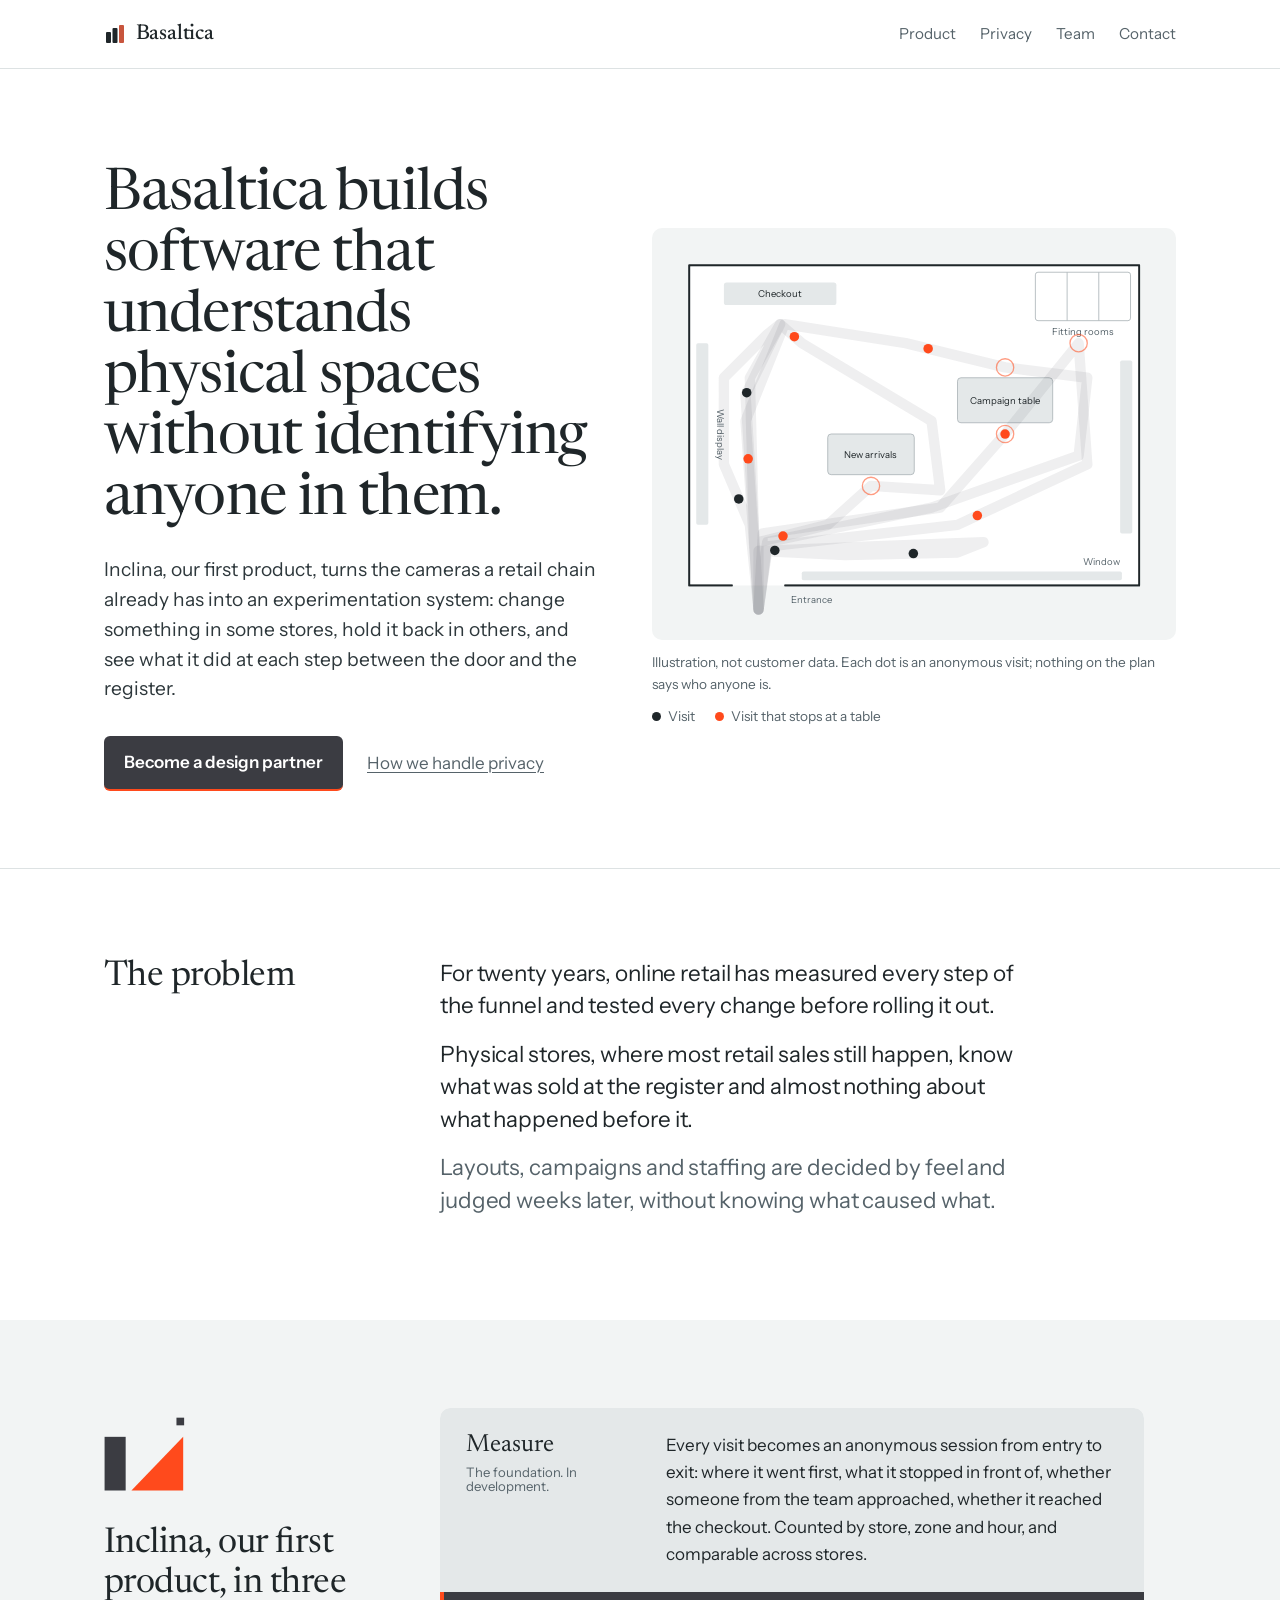
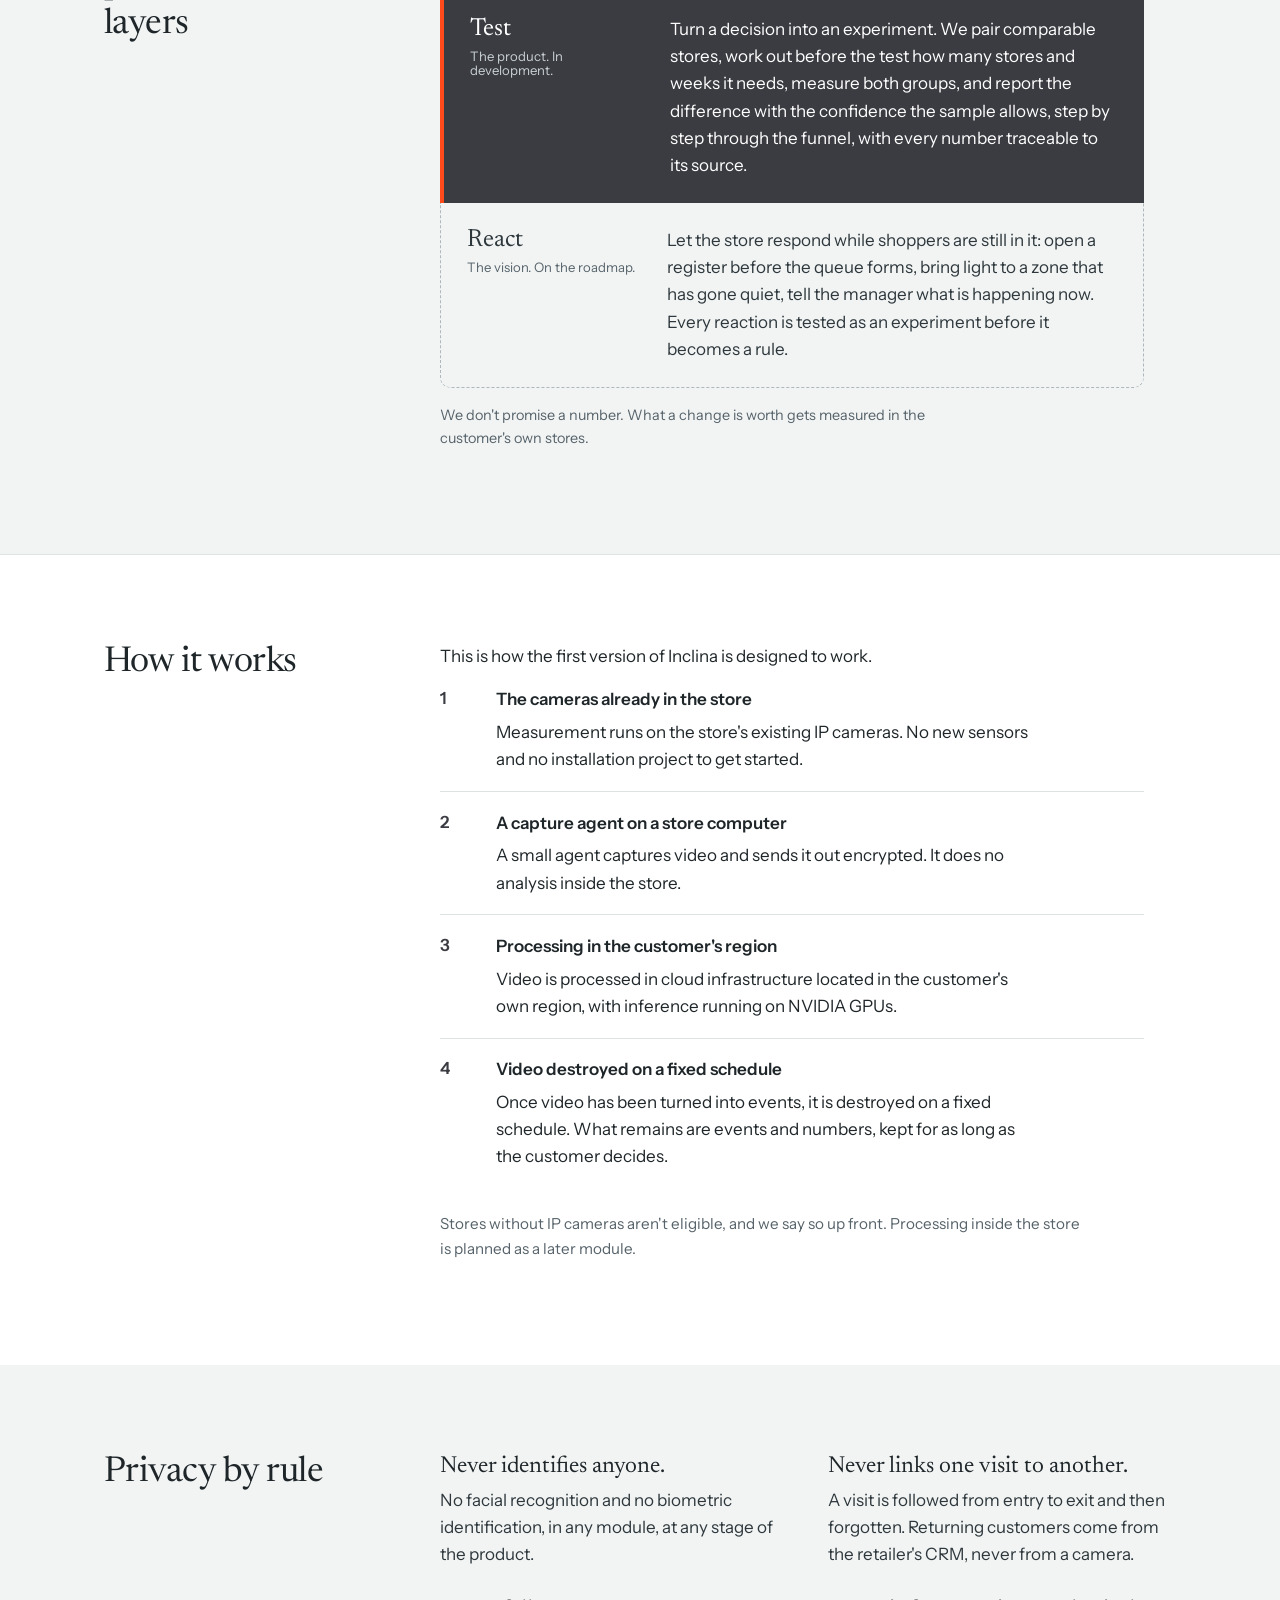
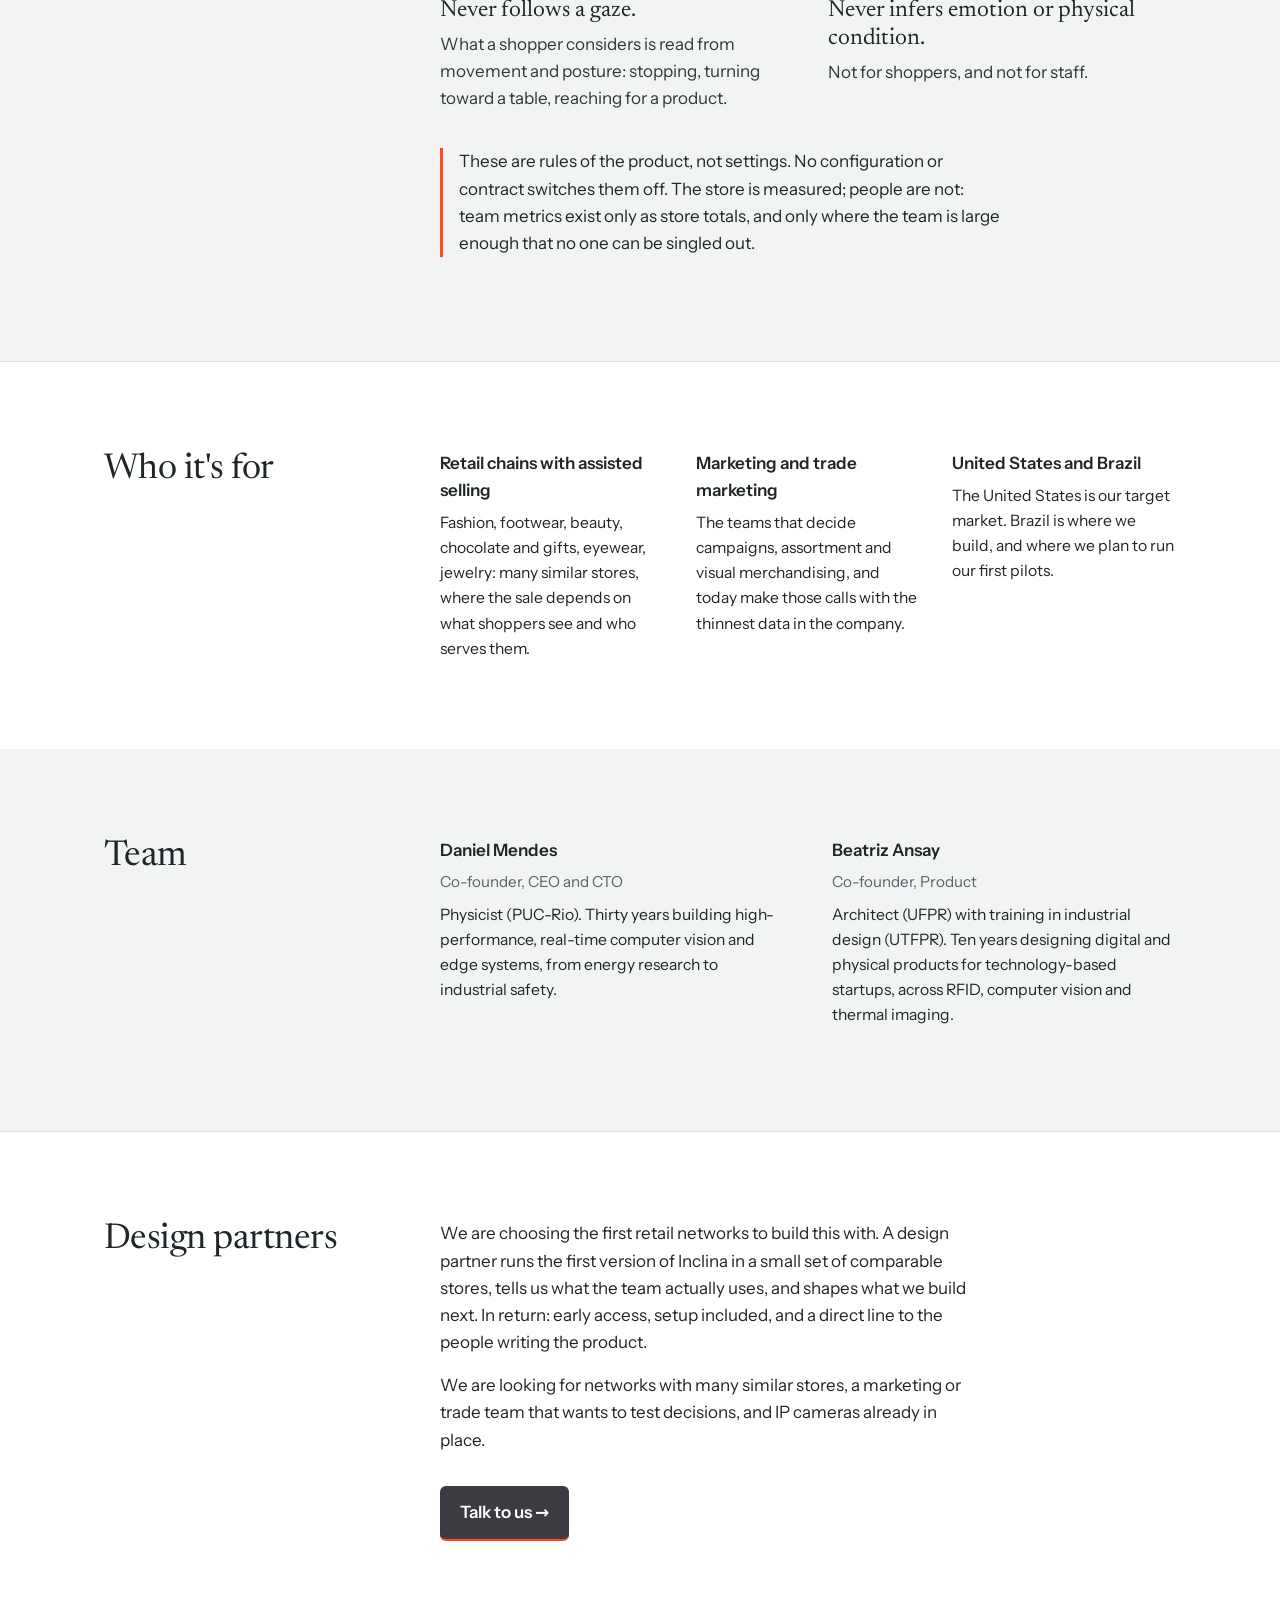
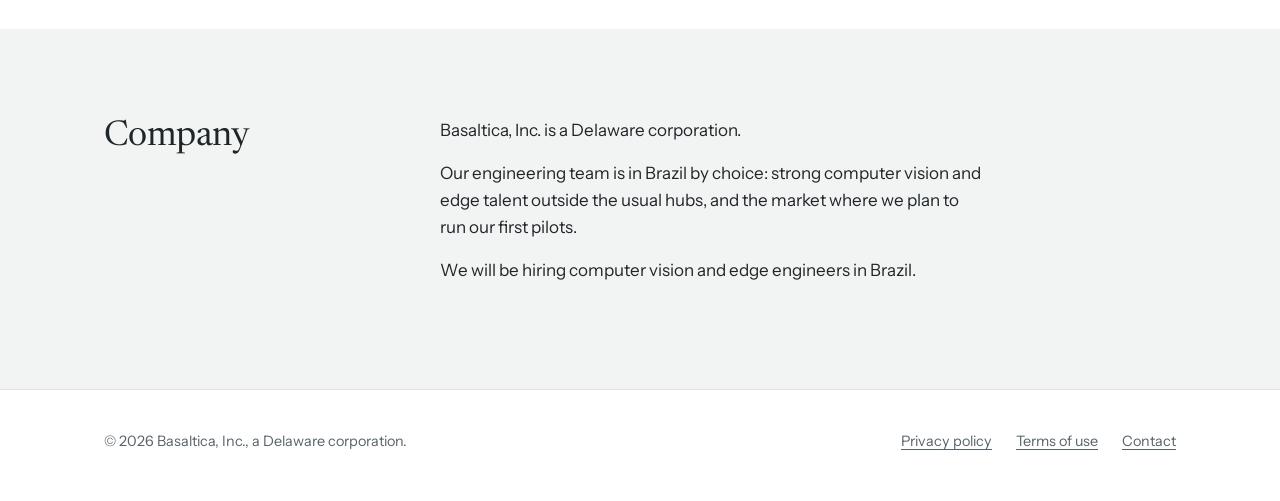
==== index.html @ 6ba5cd8c "Basaltica site v3" ====
<!doctype html>
<html lang="en">
<head>
<meta charset="utf-8">
<meta name="viewport" content="width=device-width, initial-scale=1">
<title>Basaltica — software that understands physical spaces without identifying anyone</title>
<meta name="description" content="Basaltica builds computer vision for the physical world. Inclina, our first product, lets retail networks measure the in-store funnel on the cameras they already have, and test decisions with the discipline of e-commerce. No facial recognition, no identification.">
<link rel="canonical" href="https://basaltica.ai/">
<meta property="og:type" content="website">
<meta property="og:url" content="https://basaltica.ai/">
<meta property="og:site_name" content="Basaltica">
<meta property="og:title" content="Basaltica — software that understands physical spaces without identifying anyone">
<meta property="og:description" content="Experimentation for physical retail networks, on the cameras stores already have.">
<meta property="og:image" content="https://basaltica.ai/og-image.png">
<meta property="og:image:width" content="1200">
<meta property="og:image:height" content="630">
<meta name="twitter:card" content="summary_large_image">
<meta name="twitter:title" content="Basaltica">
<meta name="twitter:description" content="Experimentation for physical retail networks, on the cameras stores already have.">
<meta name="twitter:image" content="https://basaltica.ai/og-image.png">
<link rel="icon" href="/favicon.svg" type="image/svg+xml">
<link rel="icon" href="/favicon-32.png" sizes="32x32" type="image/png">
<link rel="alternate icon" href="/favicon.ico">
<link rel="apple-touch-icon" href="/apple-touch-icon.png">
<meta name="theme-color" content="#111214">
<link rel="preload" href="assets/fonts/newsreader.woff2" as="font" type="font/woff2" crossorigin>
<link rel="stylesheet" href="assets/site.css">
</head>
<body>
<a class="skip" href="#main">Skip to content</a>
<header class="site-header">
  <div class="wrap">
    <a class="brand" href="index.html" aria-label="Basaltica home"><svg viewBox="0 0 22 22" aria-hidden="true" focusable="false"><rect x="2" y="9" width="5" height="11" rx="1" fill="#1F2629"/><rect x="8.5" y="5" width="5" height="15" rx="1" fill="#1F2629"/><rect x="15" y="2" width="5" height="18" rx="1" fill="#C8553D"/></svg><span>Basaltica</span></a>
    <nav class="nav" aria-label="Main"><a href="index.html#product">Product</a><a href="index.html#privacy">Privacy</a><a href="index.html#team">Team</a><a href="mailto:hello@basaltica.ai">Contact</a></nav>
  </div>
</header>
<main id="main">

<section class="hero">
  <div class="wrap">
    <div>
      <h1>Basaltica builds software that understands physical spaces without identifying anyone in them.</h1>
      <p class="lede">Inclina, our first product, turns the cameras a retail chain already has into an experimentation system: change something in some stores, hold it back in others, and see what it did at each step between the door and the register.</p>
      <div class="actions">
        <a class="button" href="mailto:hello@basaltica.ai?subject=Design%20partnership">Become a design partner</a>
        <a class="textlink" href="#privacy">How we handle privacy</a>
      </div>
    </div>
    <figure class="plan">
      <div class="plan-frame"><svg id="floorplan" viewBox="0 0 560 430" role="img" aria-labelledby="fp-title fp-desc" xmlns="http://www.w3.org/2000/svg">
<title id="fp-title">Illustrated store floor plan</title>
<desc id="fp-desc">A store seen from above: entrance, window, two display tables, wall displays, fitting rooms and checkout. Anonymous dots move through it along common paths; some stop at a table.</desc>
<defs><path id="pA" d="M100 418 L100 340 L180 320 L230 275 L310 280 L300 200 L150 110 L125 88 L90 150 L95 340 L100 418"/><path id="pB" d="M100 418 L100 350 L200 355 L330 352 L360 340 L230 345 L110 350 L100 418"/><path id="pC" d="M100 418 L105 330 L310 300 L385 215 L470 110 L480 250 L330 320 L110 345 L100 418"/><path id="pD" d="M100 418 L90 320 L60 250 L60 150 L110 100 L125 88 L85 170 L95 330 L100 418"/><path id="pE" d="M100 418 L110 340 L300 300 L470 240 L480 150 L385 138 L270 110 L130 88 L85 200 L100 418"/></defs>
<g font-family="Instrument Sans, system-ui, sans-serif" font-size="11" fill="#56636A">
<path d="M70 390 H20 V20 H540 V390 H130" fill="#FFFFFF" stroke="#1F2629" stroke-width="2"/>
<rect x="21" y="21" width="518" height="368" fill="#FFFFFF"/>
<path d="M70 390 H20 V20 H540 V390 H130" fill="none" stroke="#1F2629" stroke-width="2" stroke-linejoin="round"/>
<rect x="150" y="374" width="370" height="10" rx="2" fill="#E4E8E9"/>
<text x="518" y="366" text-anchor="end">Window</text>
<text x="138" y="410">Entrance</text>
<rect x="60" y="40" width="130" height="26" rx="3" fill="#E4E8E9"/>
<text x="125" y="57" text-anchor="middle" fill="#1F2629">Checkout</text>
<rect x="420" y="28" width="110" height="56" rx="3" fill="none" stroke="#AEB7BA"/>
<path d="M456.7 28 V84 M493.3 28 V84" stroke="#AEB7BA"/>
<text x="475" y="100" text-anchor="middle">Fitting rooms</text>
<rect x="28" y="110" width="14" height="210" rx="2" fill="#E4E8E9"/>
<rect x="518" y="130" width="14" height="200" rx="2" fill="#E4E8E9"/>
<text transform="translate(52 215) rotate(90)" text-anchor="middle">Wall display</text>
<rect x="180" y="215" width="100" height="47" rx="4" fill="#E4E8E9" stroke="#AEB7BA"/>
<text x="230" y="243" text-anchor="middle" fill="#1F2629">New arrivals</text>
<rect x="330" y="150" width="110" height="52" rx="4" fill="#E4E8E9" stroke="#AEB7BA"/>
<text x="385" y="180" text-anchor="middle" fill="#1F2629">Campaign table</text>
</g>
<g fill="none" stroke="#1F2629" stroke-opacity=".07" stroke-width="12" stroke-linecap="round" stroke-linejoin="round"><use href="#pA"/><use href="#pB"/><use href="#pC"/><use href="#pD"/><use href="#pE"/></g>
<g fill="none" stroke="#FF4A1C" stroke-width="1.5" stroke-opacity=".55"><circle cx="230" cy="275" r="10"/><circle cx="385" cy="215" r="10"/><circle cx="385" cy="138" r="10"/><circle cx="470" cy="110" r="10"/></g>
<g><circle r="5.5" fill="#FF4A1C"><animateMotion dur="19s" begin="0s" repeatCount="indefinite" calcMode="linear" keyPoints="0.000;0.243;0.243;0.637;0.637;1.000" keyTimes="0.000;0.175;0.315;0.599;0.739;1.000"><mpath href="#pA"/></animateMotion></circle><circle r="5.5" fill="#FF4A1C"><animateMotion dur="19s" begin="-9.5s" repeatCount="indefinite" calcMode="linear" keyPoints="0.000;0.243;0.243;0.637;0.637;1.000" keyTimes="0.000;0.175;0.315;0.599;0.739;1.000"><mpath href="#pA"/></animateMotion></circle><circle r="5.5" fill="#1F2629"><animateMotion dur="12s" begin="-3s" repeatCount="indefinite" calcMode="linear" keyPoints="0.000;1.000" keyTimes="0.000;1.000"><mpath href="#pB"/></animateMotion></circle><circle r="5.5" fill="#1F2629"><animateMotion dur="12s" begin="-9s" repeatCount="indefinite" calcMode="linear" keyPoints="0.000;1.000" keyTimes="0.000;1.000"><mpath href="#pB"/></animateMotion></circle><circle r="5.5" fill="#FF4A1C"><animateMotion dur="22s" begin="-5s" repeatCount="indefinite" calcMode="linear" keyPoints="0.000;0.357;0.357;0.475;0.475;1.000" keyTimes="0.000;0.257;0.397;0.482;0.622;1.000"><mpath href="#pC"/></animateMotion></circle><circle r="5.5" fill="#FF4A1C"><animateMotion dur="22s" begin="-16s" repeatCount="indefinite" calcMode="linear" keyPoints="0.000;0.357;0.357;0.475;0.475;1.000" keyTimes="0.000;0.257;0.397;0.482;0.622;1.000"><mpath href="#pC"/></animateMotion></circle><circle r="5.5" fill="#1F2629"><animateMotion dur="15s" begin="-1s" repeatCount="indefinite" calcMode="linear" keyPoints="0.000;0.518;0.518;1.000" keyTimes="0.000;0.476;0.556;1.000"><mpath href="#pD"/></animateMotion></circle><circle r="5.5" fill="#1F2629"><animateMotion dur="15s" begin="-8.5s" repeatCount="indefinite" calcMode="linear" keyPoints="0.000;0.518;0.518;1.000" keyTimes="0.000;0.476;0.556;1.000"><mpath href="#pD"/></animateMotion></circle><circle r="5.5" fill="#FF4A1C"><animateMotion dur="24s" begin="-12s" repeatCount="indefinite" calcMode="linear" keyPoints="0.000;0.516;0.516;0.726;0.726;1.000" keyTimes="0.000;0.372;0.512;0.663;0.803;1.000"><mpath href="#pE"/></animateMotion></circle><circle r="5.5" fill="#FF4A1C"><animateMotion dur="24s" begin="-20s" repeatCount="indefinite" calcMode="linear" keyPoints="0.000;0.516;0.516;0.726;0.726;1.000" keyTimes="0.000;0.372;0.512;0.663;0.803;1.000"><mpath href="#pE"/></animateMotion></circle></g>
</svg></div>
      <figcaption>
        Illustration, not customer data. Each dot is an anonymous visit; nothing on the plan says who anyone is.
        <span class="legend"><span><i class="dot-basalt"></i>Visit</span><span><i class="dot-lava"></i>Visit that stops at a table</span></span>
      </figcaption>
    </figure>
  </div>
</section>

<section class="section problem" aria-labelledby="problem-title">
  <div class="wrap split">
    <header><h2 id="problem-title">The problem</h2></header>
    <div>
      <p>For twenty years, online retail has measured every step of the funnel and tested every change before rolling it out.</p>
      <p>Physical stores, where most retail sales still happen, know what was sold at the register and almost nothing about what happened before it.</p>
      <p>Layouts, campaigns and staffing are decided by feel and judged weeks later, without knowing what caused what.</p>
    </div>
  </div>
</section>

<section class="section alt" id="product" aria-labelledby="product-title">
  <div class="wrap split">
    <header>
      <svg class="inclina-mark" viewBox="0 0 120 100" role="img" aria-label="Inclina">
  <rect x="10" y="30" width="22" height="56" fill="#3B3C42"/>
  <polygon points="38,86 92,86 92,30" fill="#FF4A1C"/>
  <rect x="85" y="10" width="8" height="8" fill="#3B3C42"/>
</svg>
      <h2 id="product-title">Inclina, our first product, in three layers</h2>
    </header>
    <div>
      <div class="strata">
        <div class="stratum measure">
          <div class="name">Measure<span class="phase">The foundation. In development.</span></div>
          <p>Every visit becomes an anonymous session from entry to exit: where it went first, what it stopped in front of, whether someone from the team approached, whether it reached the checkout. Counted by store, zone and hour, and comparable across stores.</p>
        </div>
        <div class="stratum test">
          <div class="name">Test<span class="phase">The product. In development.</span></div>
          <p>Turn a decision into an experiment. We pair comparable stores, work out before the test how many stores and weeks it needs, measure both groups, and report the difference with the confidence the sample allows, step by step through the funnel, with every number traceable to its source.</p>
        </div>
        <div class="stratum react">
          <div class="name">React<span class="phase">The vision. On the roadmap.</span></div>
          <p>Let the store respond while shoppers are still in it: open a register before the queue forms, bring light to a zone that has gone quiet, tell the manager what is happening now. Every reaction is tested as an experiment before it becomes a rule.</p>
        </div>
      </div>
      <p class="strata-note">We don't promise a number. What a change is worth gets measured in the customer's own stores.</p>
    </div>
  </div>
</section>

<section class="section" id="how" aria-labelledby="how-title">
  <div class="wrap split">
    <header><h2 id="how-title">How it works</h2></header>
    <div>
      <p>This is how the first version of Inclina is designed to work.</p>
      <ol class="steps">
        <li><div><h3>The cameras already in the store</h3><p>Measurement runs on the store's existing IP cameras. No new sensors and no installation project to get started.</p></div></li>
        <li><div><h3>A capture agent on a store computer</h3><p>A small agent captures video and sends it out encrypted. It does no analysis inside the store.</p></div></li>
        <li><div><h3>Processing in the customer's region</h3><p>Video is processed in cloud infrastructure located in the customer's own region, with inference running on NVIDIA GPUs.</p></div></li>
        <li><div><h3>Video destroyed on a fixed schedule</h3><p>Once video has been turned into events, it is destroyed on a fixed schedule. What remains are events and numbers, kept for as long as the customer decides.</p></div></li>
      </ol>
      <p class="aside">Stores without IP cameras aren't eligible, and we say so up front. Processing inside the store is planned as a later module.</p>
    </div>
  </div>
</section>

<section class="section alt" id="privacy" aria-labelledby="privacy-title">
  <div class="wrap split">
    <header><h2 id="privacy-title">Privacy by rule</h2></header>
    <div>
      <ul class="rules">
        <li><strong>Never identifies anyone.</strong><p>No facial recognition and no biometric identification, in any module, at any stage of the product.</p></li>
        <li><strong>Never links one visit to another.</strong><p>A visit is followed from entry to exit and then forgotten. Returning customers come from the retailer's CRM, never from a camera.</p></li>
        <li><strong>Never follows a gaze.</strong><p>What a shopper considers is read from movement and posture: stopping, turning toward a table, reaching for a product.</p></li>
        <li><strong>Never infers emotion or physical condition.</strong><p>Not for shoppers, and not for staff.</p></li>
      </ul>
      <div class="rule-close">
        <p>These are rules of the product, not settings. No configuration or contract switches them off. The store is measured; people are not: team metrics exist only as store totals, and only where the team is large enough that no one can be singled out.</p>
      </div>
    </div>
  </div>
</section>

<section class="section" id="who" aria-labelledby="who-title">
  <div class="wrap split">
    <header><h2 id="who-title">Who it's for</h2></header>
    <div class="who">
      <div><h3>Retail chains with assisted selling</h3><p>Fashion, footwear, beauty, chocolate and gifts, eyewear, jewelry: many similar stores, where the sale depends on what shoppers see and who serves them.</p></div>
      <div><h3>Marketing and trade marketing</h3><p>The teams that decide campaigns, assortment and visual merchandising, and today make those calls with the thinnest data in the company.</p></div>
      <div><h3>United States and Brazil</h3><p>The United States is our target market. Brazil is where we build, and where we plan to run our first pilots.</p></div>
    </div>
  </div>
</section>

<section class="section alt" id="team" aria-labelledby="team-title">
  <div class="wrap split">
    <header><h2 id="team-title">Team</h2></header>
    <div class="people">
      <div class="person">
        <h3>Daniel Mendes</h3>
        <p class="role">Co-founder, CEO and CTO</p>
        <p>Physicist (PUC-Rio). Thirty years building high-performance, real-time computer vision and edge systems, from energy research to industrial safety.</p>
      </div>
      <div class="person">
        <h3>Beatriz Ansay</h3>
        <p class="role">Co-founder, Product</p>
        <p>Architect (UFPR) with training in industrial design (UTFPR). Ten years designing digital and physical products for technology-based startups, across RFID, computer vision and thermal imaging.</p>
      </div>
    </div>
  </div>
</section>

<section class="section" id="design-partners" aria-labelledby="dp-title">
  <div class="wrap split">
    <header><h2 id="dp-title">Design partners</h2></header>
    <div>
      <p>We are choosing the first retail networks to build this with. A design partner runs the first version of Inclina in a small set of comparable stores, tells us what the team actually uses, and shapes what we build next. In return: early access, setup included, and a direct line to the people writing the product.</p>
      <p>We are looking for networks with many similar stores, a marketing or trade team that wants to test decisions, and IP cameras already in place.</p>
      <div class="actions"><a class="button" href="mailto:hello@basaltica.ai?subject=Design%20partnership">Talk to us →</a></div>
    </div>
  </div>
</section>

<section class="section alt" id="company" aria-labelledby="company-title">
  <div class="wrap split">
    <header><h2 id="company-title">Company</h2></header>
    <div>
      <p>Basaltica, Inc. is a Delaware corporation.</p>
      <p>Our engineering team is in Brazil by choice: strong computer vision and edge talent outside the usual hubs, and the market where we plan to run our first pilots.</p>
      <p>We will be hiring computer vision and edge engineers in Brazil.</p>
    </div>
  </div>
</section>

</main>
<footer class="site-footer">
  <div class="wrap">
    <p>&copy; 2026 Basaltica, Inc., a Delaware corporation.</p>
    <nav aria-label="Legal">
      <a href="privacy.html">Privacy policy</a>
      <a href="terms.html">Terms of use</a>
      <a href="mailto:hello@basaltica.ai">Contact</a>
    </nav>
  </div>
</footer>
<script src="assets/plan.js" defer></script>
</body>
</html>
---- assets/site.css ----
/* Basaltica, Inc. — site stylesheet. No external requests: fonts are self-hosted (OFL). */

@font-face {
  font-family: "Newsreader";
  src: url("fonts/newsreader.woff2") format("woff2");
  font-weight: 200 800;
  font-style: normal;
  font-display: swap;
}
@font-face {
  font-family: "Instrument Sans";
  src: url("fonts/instrument-sans.woff2") format("woff2");
  font-weight: 400 700;
  font-style: normal;
  font-display: swap;
}

:root {
  --basalt: #1F2629;
  --basalt-2: #2E383C;
  --lava: #FF4A1C;
  --graphite: #3B3C42;
  --paper: #FFFFFF;
  --stone: #F2F4F4;
  --slate: #56636A;
  --rule: #DDE2E3;

  --serif: "Newsreader", "Iowan Old Style", "Palatino Linotype", Georgia, serif;
  --sans: "Instrument Sans", system-ui, -apple-system, "Segoe UI", Roboto, Arial, sans-serif;

  --measure: 34rem;
  --wrap: 72rem;
  --gutter: clamp(1.25rem, 4vw, 2.5rem);
}

*, *::before, *::after { box-sizing: border-box; }

html { -webkit-text-size-adjust: 100%; scroll-behavior: smooth; }
@media (prefers-reduced-motion: reduce) { html { scroll-behavior: auto; } }

body {
  margin: 0;
  background: var(--paper);
  color: var(--basalt);
  font-family: var(--sans);
  font-size: 1.0625rem;
  line-height: 1.6;
  font-feature-settings: "kern", "liga";
  text-rendering: optimizeLegibility;
}

img, svg { max-width: 100%; display: block; }

a { color: inherit; text-decoration-thickness: 1px; text-underline-offset: 0.2em; }
a:hover { text-decoration-color: var(--lava); }

:focus-visible { outline: 2px solid var(--lava); outline-offset: 3px; border-radius: 2px; }

.skip {
  position: absolute; left: -9999px; top: 0;
  background: var(--basalt); color: var(--paper); padding: .6rem 1rem;
}
.skip:focus { left: 1rem; top: 1rem; z-index: 10; }

.wrap { max-width: var(--wrap); margin: 0 auto; padding: 0 var(--gutter); }

/* Header */
.site-header { border-bottom: 1px solid var(--rule); }
.site-header .wrap {
  display: flex; align-items: center; justify-content: space-between;
  gap: 1.5rem; min-height: 4.25rem; flex-wrap: wrap;
}
.brand { display: inline-flex; align-items: center; gap: .6rem; text-decoration: none; }
.brand svg { width: 22px; height: 22px; }
.brand span { font-family: var(--serif); font-size: 1.35rem; font-weight: 500; letter-spacing: -0.01em; }
.nav { display: flex; gap: 1.5rem; flex-wrap: wrap; font-size: .95rem; }
.nav a { text-decoration: none; color: var(--slate); }
.nav a:hover, .nav a[aria-current="page"] { color: var(--basalt); }

/* Type */
h1, h2 { font-family: var(--serif); font-weight: 400; letter-spacing: -0.015em; margin: 0; }
h1 { font-size: clamp(2.3rem, 5.2vw, 3.6rem); line-height: 1.06; font-variation-settings: "opsz" 72; }
h2 { font-size: clamp(1.7rem, 3vw, 2.2rem); line-height: 1.15; font-variation-settings: "opsz" 48; }
h3 { font-family: var(--sans); font-size: 1.0625rem; font-weight: 600; margin: 0 0 .35rem; }
p { margin: 0 0 1rem; max-width: var(--measure); }
.lede { font-size: 1.2rem; line-height: 1.55; color: var(--basalt-2); max-width: 32rem; }
.muted { color: var(--slate); }
.small { font-size: .9rem; }

/* Buttons */
.actions { display: flex; gap: 1rem 1.5rem; flex-wrap: wrap; align-items: center; margin-top: 2rem; }
.button {
  display: inline-block; background: var(--graphite); color: var(--paper);
  padding: .8rem 1.25rem; border-radius: 6px; text-decoration: none; font-weight: 600;
  border-bottom: 2px solid var(--lava);
}
.button:hover { background: var(--basalt); }
.textlink { color: var(--slate); }

/* Hero */
.hero { padding: clamp(3rem, 8vw, 6rem) 0 clamp(3rem, 6vw, 5rem); }
.hero .wrap { display: grid; gap: 3rem; grid-template-columns: 1fr; align-items: center; }
@media (min-width: 60rem) { .hero .wrap { grid-template-columns: 1fr 1.05fr; } }
.hero h1 { max-width: 15ch; margin-bottom: 1.5rem; }

.plan { margin: 0; }
.plan-frame { background: var(--stone); border-radius: 10px; padding: clamp(.75rem, 2vw, 1.25rem); }
.plan figcaption { margin-top: .75rem; font-size: .85rem; color: var(--slate); max-width: none; }
.plan .legend { display: flex; gap: 1.25rem; flex-wrap: wrap; margin-top: .6rem; font-size: .85rem; color: var(--slate); }
.plan .legend span { display: inline-flex; align-items: center; gap: .45rem; }
.plan .legend i { width: 9px; height: 9px; border-radius: 50%; display: inline-block; }

/* Sections */
.section { padding: clamp(3.5rem, 7vw, 5.5rem) 0; border-top: 1px solid var(--rule); }
.section.alt { background: var(--stone); border-top: 0; }
.split { display: grid; gap: 1.5rem 3rem; grid-template-columns: 1fr; }
@media (min-width: 56rem) { .split { grid-template-columns: 18rem 1fr; } }
.split > header h2 { max-width: 14ch; }

.problem p { font-size: clamp(1.2rem, 2vw, 1.4rem); line-height: 1.45; max-width: 36rem; margin-bottom: 1rem; letter-spacing: -0.005em; }
.problem p:last-child { color: var(--slate); }

/* Product strata: three layers, stacked like rock */
.strata { display: grid; gap: 0; border-radius: 10px; overflow: hidden; max-width: 44rem; }
.stratum { padding: 1.5rem 1.6rem; display: grid; gap: .25rem 2rem; grid-template-columns: 1fr; }
@media (min-width: 40rem) { .stratum { grid-template-columns: 10.5rem 1fr; } }
.stratum p { margin: 0; }
.stratum .name { font-family: var(--serif); font-size: 1.55rem; line-height: 1.1; }
.stratum .phase { display: block; font-family: var(--sans); font-size: .82rem; margin-top: .35rem; }
.stratum.react { border: 1px dashed #AEB7BA; border-top: 0; border-radius: 0 0 10px 10px; color: var(--basalt-2); }
.stratum.react .phase { color: var(--slate); }
.stratum.test { background: var(--graphite); color: var(--paper); border-left: 4px solid var(--lava); }
.stratum.test .phase { color: #C9D1D3; }
.stratum.measure { background: #E4E8E9; border-radius: 10px 10px 0 0; }
.stratum.measure .phase { color: var(--slate); }
.strata-note { margin-top: 1rem; font-size: .9rem; color: var(--slate); }

/* How it works: an actual sequence */
.steps { list-style: none; margin: 0; padding: 0; counter-reset: step; display: grid; gap: 0; max-width: 44rem; }
.steps li { counter-increment: step; display: grid; grid-template-columns: 2.5rem 1fr; gap: 1rem; padding: 1.1rem 0; border-top: 1px solid var(--rule); }
.steps li:first-child { border-top: 0; padding-top: 0; }
.steps li::before {
  content: counter(step); font-weight: 600; font-size: 1.05rem; line-height: 1.5; color: var(--graphite);
}
.steps p { margin: 0; }
.aside { margin-top: 1.5rem; font-size: .95rem; color: var(--slate); max-width: 40rem; }

/* Privacy rules */
.rules { list-style: none; margin: 0; padding: 0; display: grid; gap: 1.75rem 2.5rem; grid-template-columns: 1fr; max-width: 50rem; }
@media (min-width: 44rem) { .rules { grid-template-columns: 1fr 1fr; } }
.rules strong { display: block; font-family: var(--serif); font-weight: 400; font-size: 1.45rem; line-height: 1.2; margin-bottom: .4rem; }
.rules p { margin: 0; color: var(--basalt-2); }
.rule-close { margin-top: 2.25rem; padding-left: 1rem; border-left: 3px solid var(--lava); max-width: 38rem; }

/* Who */
.who { display: grid; gap: 2rem; grid-template-columns: 1fr; max-width: 50rem; }
@media (min-width: 44rem) { .who { grid-template-columns: repeat(3, 1fr); } }
.who p { margin: 0; font-size: .98rem; }

/* Team */
.people { display: grid; gap: 2rem 3rem; grid-template-columns: 1fr; max-width: 50rem; }
@media (min-width: 44rem) { .people { grid-template-columns: 1fr 1fr; } }
.person .role { color: var(--slate); font-size: .95rem; margin: 0 0 .5rem; }
.person p { font-size: .98rem; }

/* Generic prose pages */
.page { padding: clamp(3rem, 7vw, 5rem) 0 clamp(3rem, 7vw, 5rem); }
.page h1 { font-size: clamp(2.1rem, 4.5vw, 3rem); margin-bottom: 1rem; }
.prose { max-width: 40rem; }
.prose h2 { font-size: 1.55rem; margin: 2.5rem 0 .75rem; }
.prose h3 { margin-top: 1.5rem; }
.prose ul { padding-left: 1.2rem; margin: 0 0 1rem; }
.prose li { margin-bottom: .35rem; }
.prose p { max-width: none; }
.updated { color: var(--slate); font-size: .95rem; margin-bottom: 2rem; }

.roles { display: grid; gap: 2.5rem; max-width: 44rem; margin-top: 2.5rem; }
.role-card { border-top: 2px solid var(--basalt); padding-top: 1.25rem; }
.role-card h2 { font-size: 1.6rem; margin-bottom: .35rem; }
.role-card .meta { color: var(--slate); font-size: .95rem; margin-bottom: 1rem; }
.role-card ul { padding-left: 1.2rem; }

.contacts { display: grid; gap: 0; max-width: 44rem; margin-top: 2rem; }
.contacts div { display: grid; grid-template-columns: 1fr; gap: .25rem 2rem; padding: 1.1rem 0; border-top: 1px solid var(--rule); }
@media (min-width: 40rem) { .contacts div { grid-template-columns: 14rem 1fr; } }
.contacts dt { font-weight: 600; }
.contacts dd { margin: 0; }

/* Footer */
.site-footer { border-top: 1px solid var(--rule); padding: 2.5rem 0 3rem; font-size: .9rem; color: var(--slate); }
.site-footer .wrap { display: flex; flex-wrap: wrap; gap: 1rem 2.5rem; justify-content: space-between; }
.site-footer nav { display: flex; gap: 1.5rem; flex-wrap: wrap; }
.site-footer a { color: var(--slate); }
.site-footer p { margin: 0; }

@media print {
  .site-header nav, .actions, .plan { display: none; }
  body { font-size: 11pt; }
}
.dot-basalt { background: var(--basalt); }
.dot-lava { background: var(--lava); }
@media (max-width: 30rem) { .nav { gap: .9rem; font-size: .9rem; } .site-header .wrap { padding-top: .6rem; padding-bottom: .6rem; } }
.after-roles { margin-top: 2.5rem; }
.inclina-mark { width: 115px; height: 96px; margin: 0 0 1.25rem -9px; }
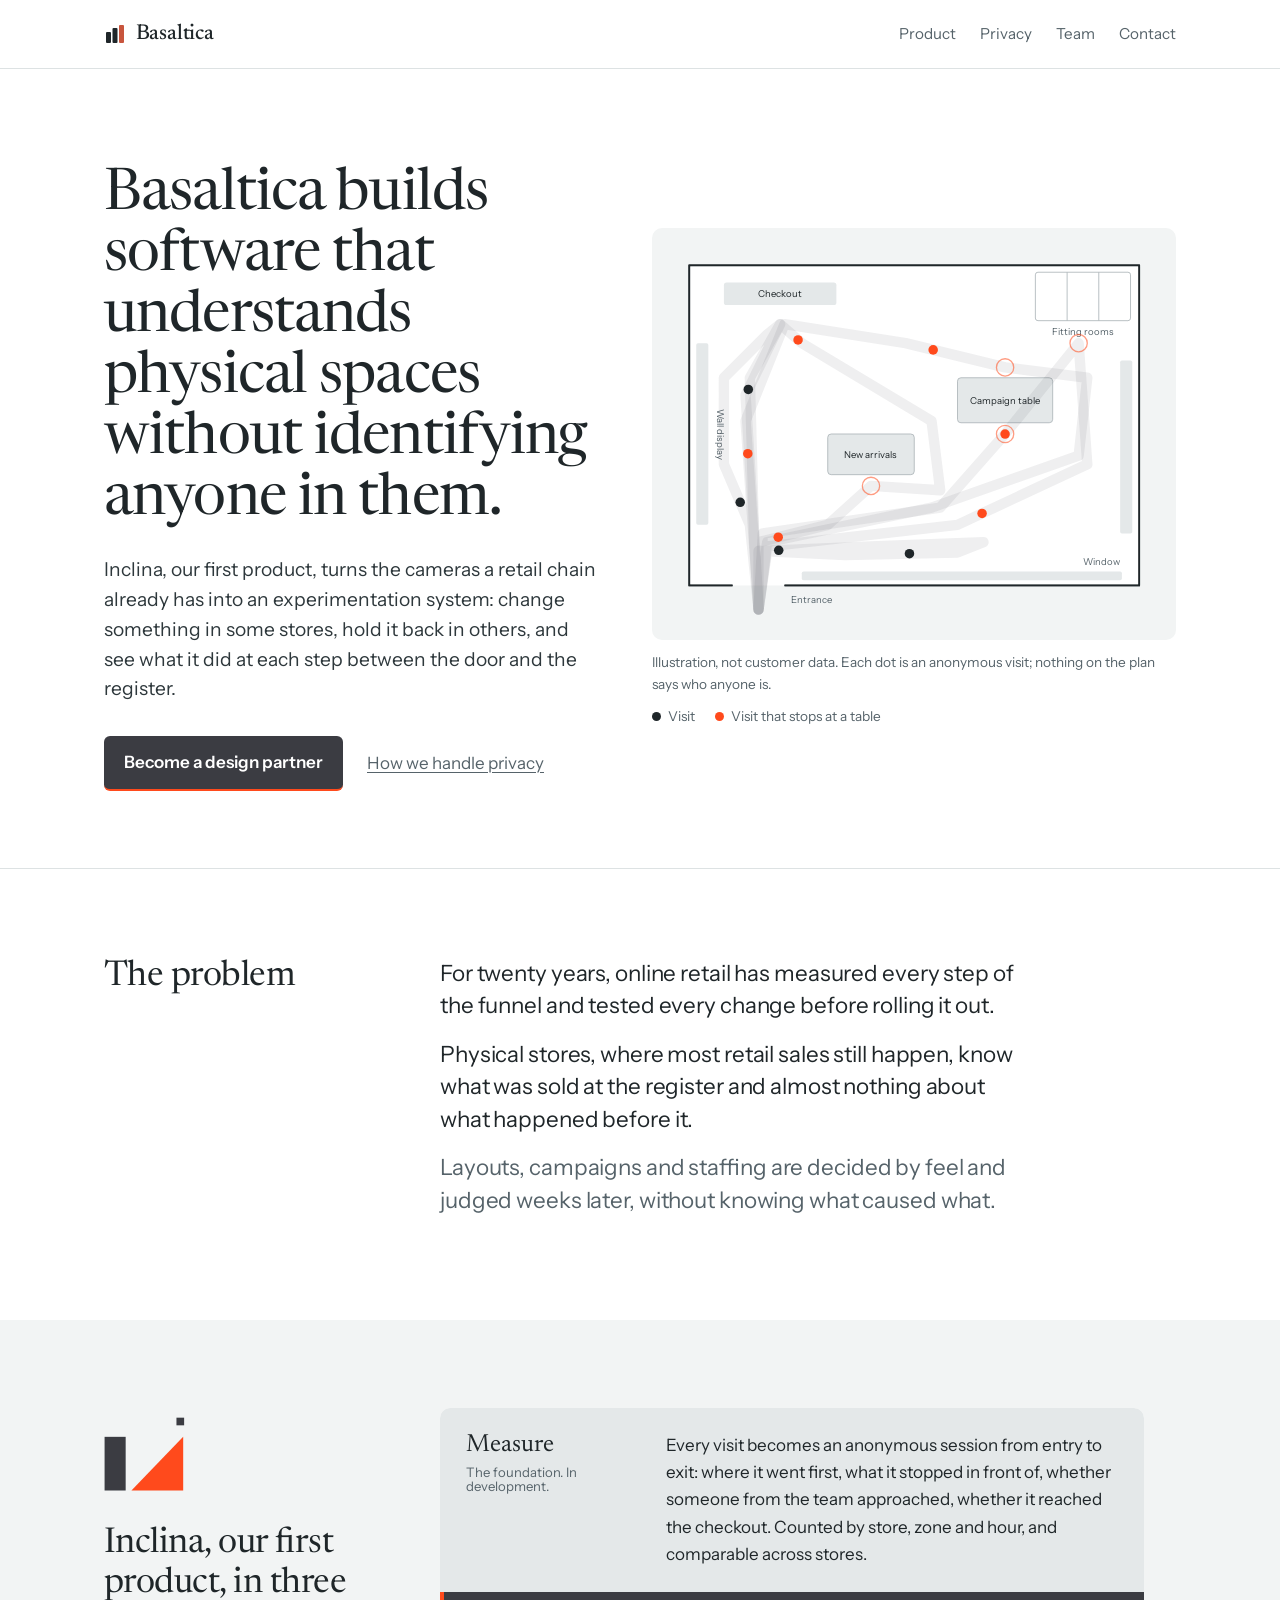
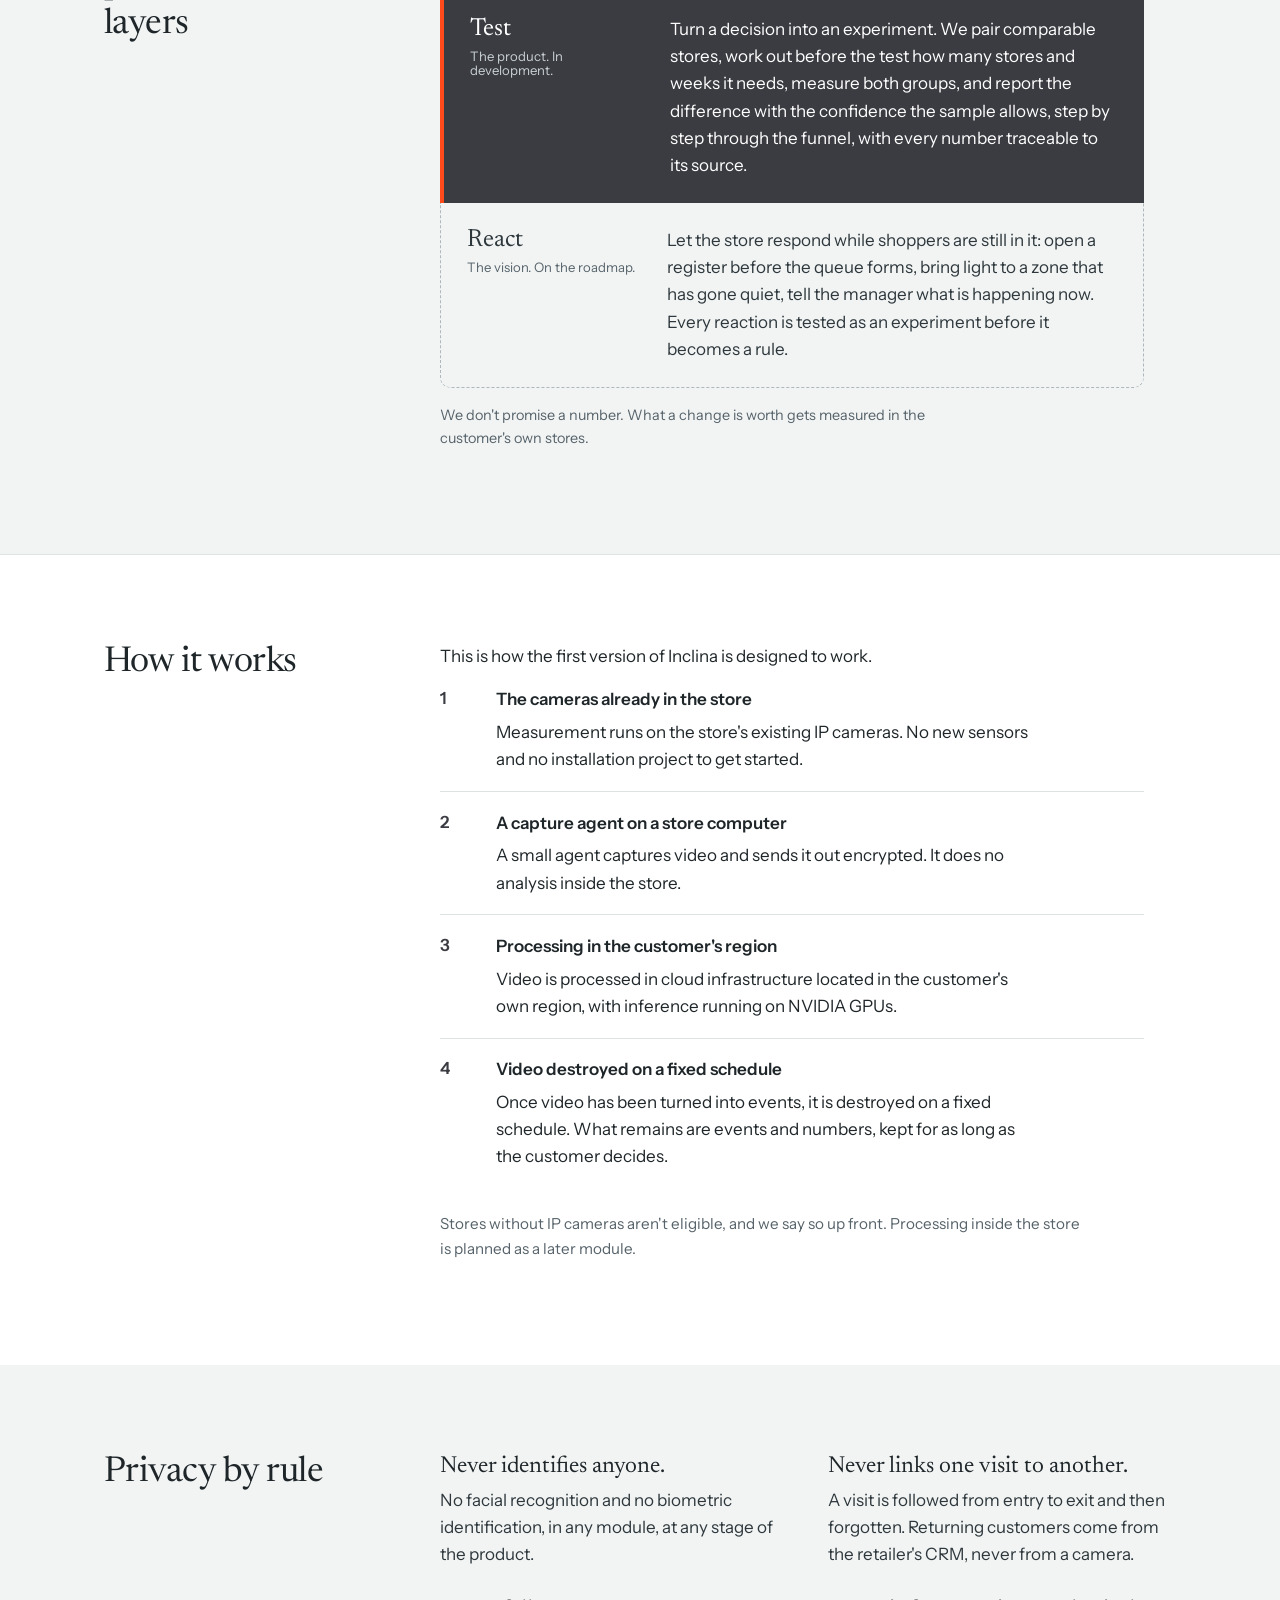
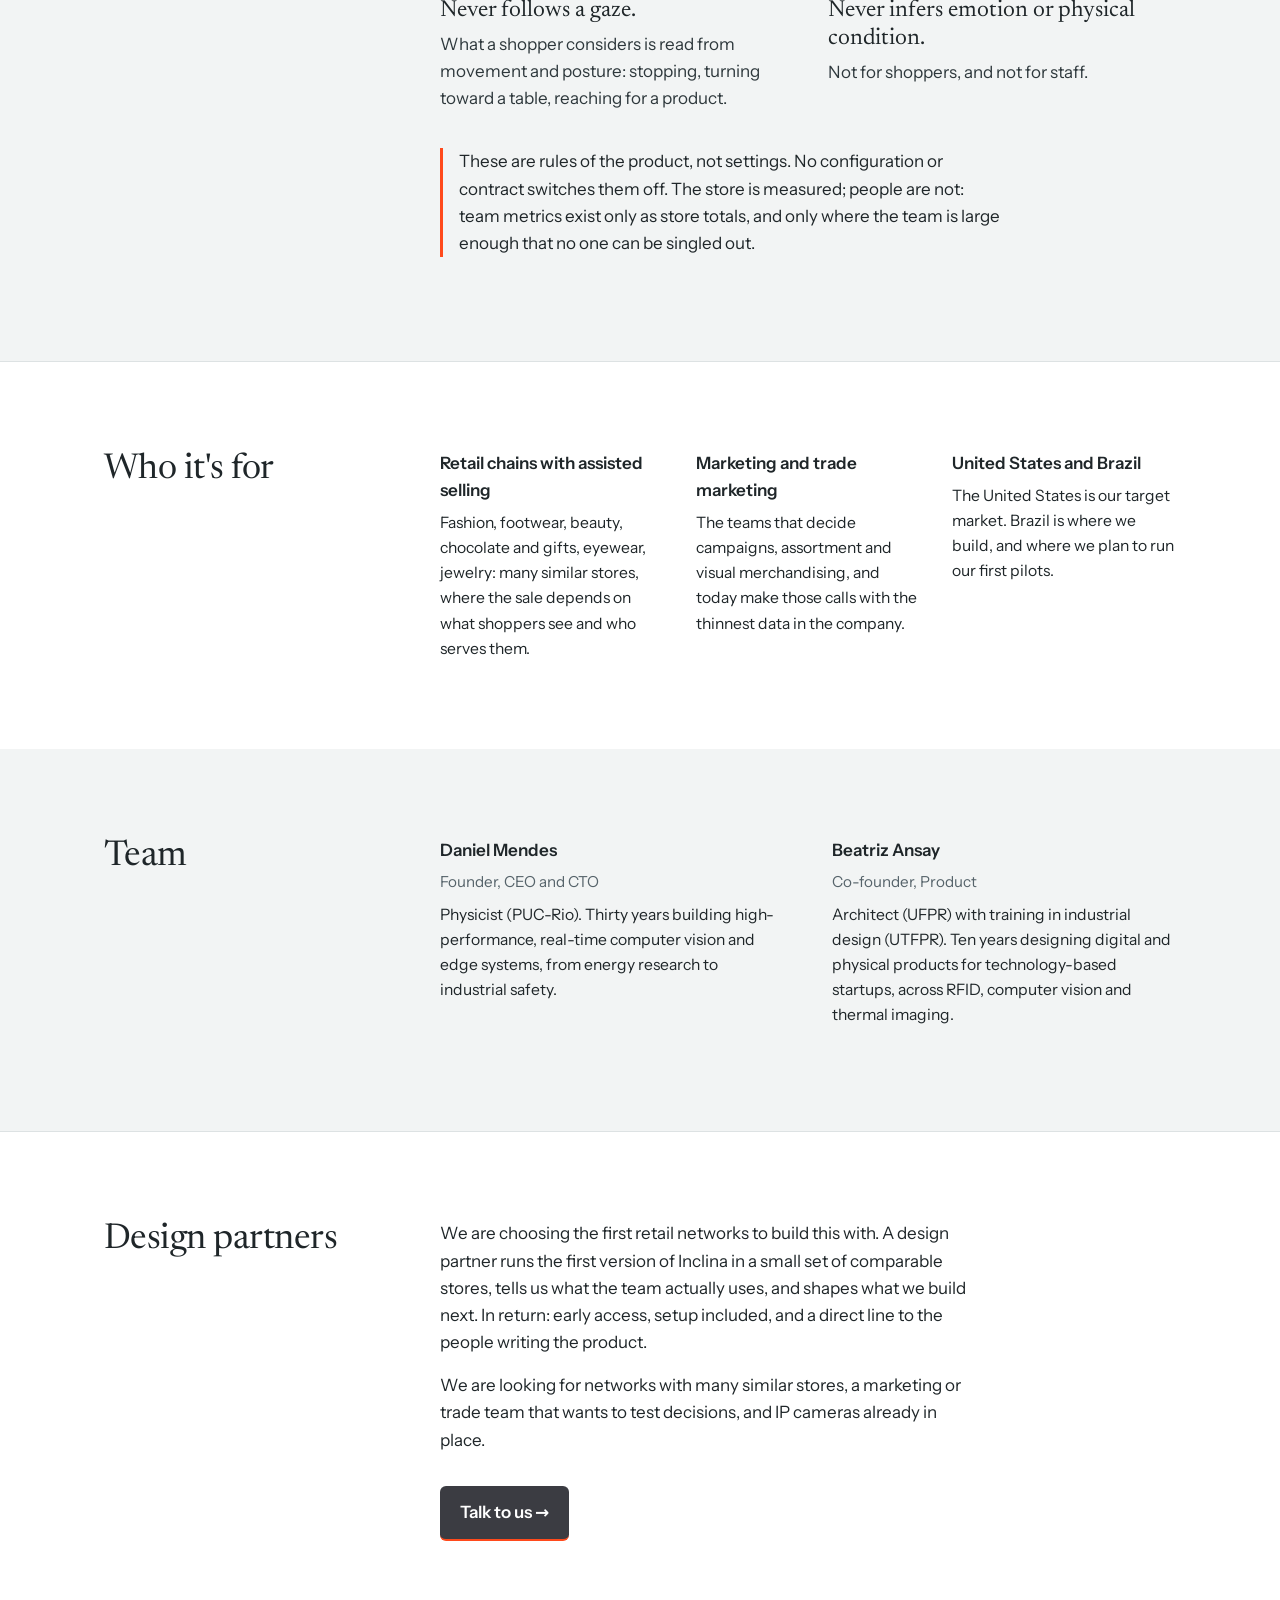
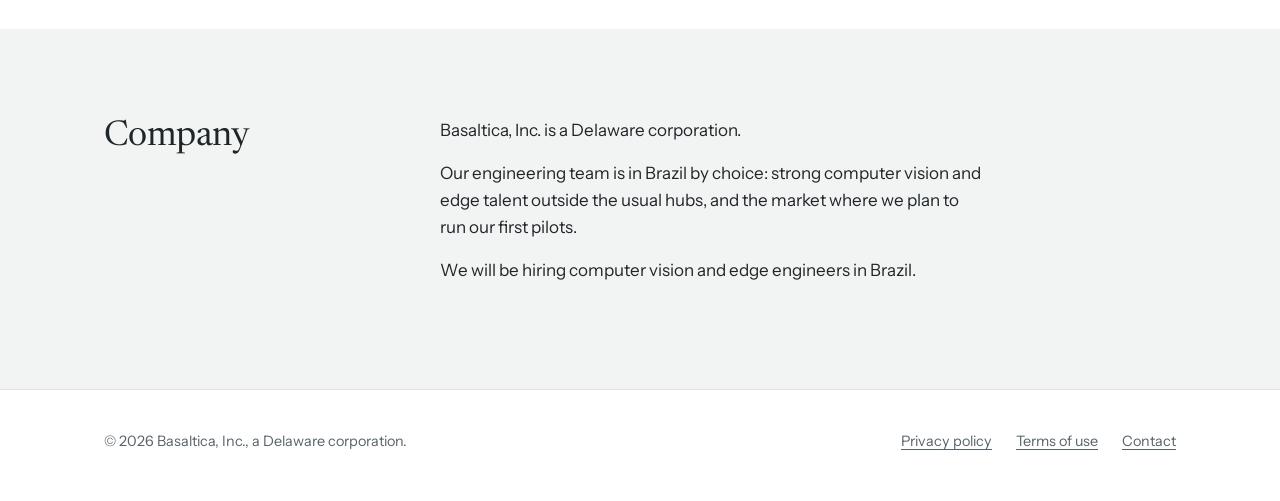
==== commit e77e101d: "Update role description for Daniel Mendes" ====
--- a/index.html
+++ b/index.html
@@ -174,7 +174,7 @@
     <div class="people">
       <div class="person">
         <h3>Daniel Mendes</h3>
-        <p class="role">Co-founder, CEO and CTO</p>
+        <p class="role">Founder, CEO and CTO</p>
         <p>Physicist (PUC-Rio). Thirty years building high-performance, real-time computer vision and edge systems, from energy research to industrial safety.</p>
       </div>
       <div class="person">
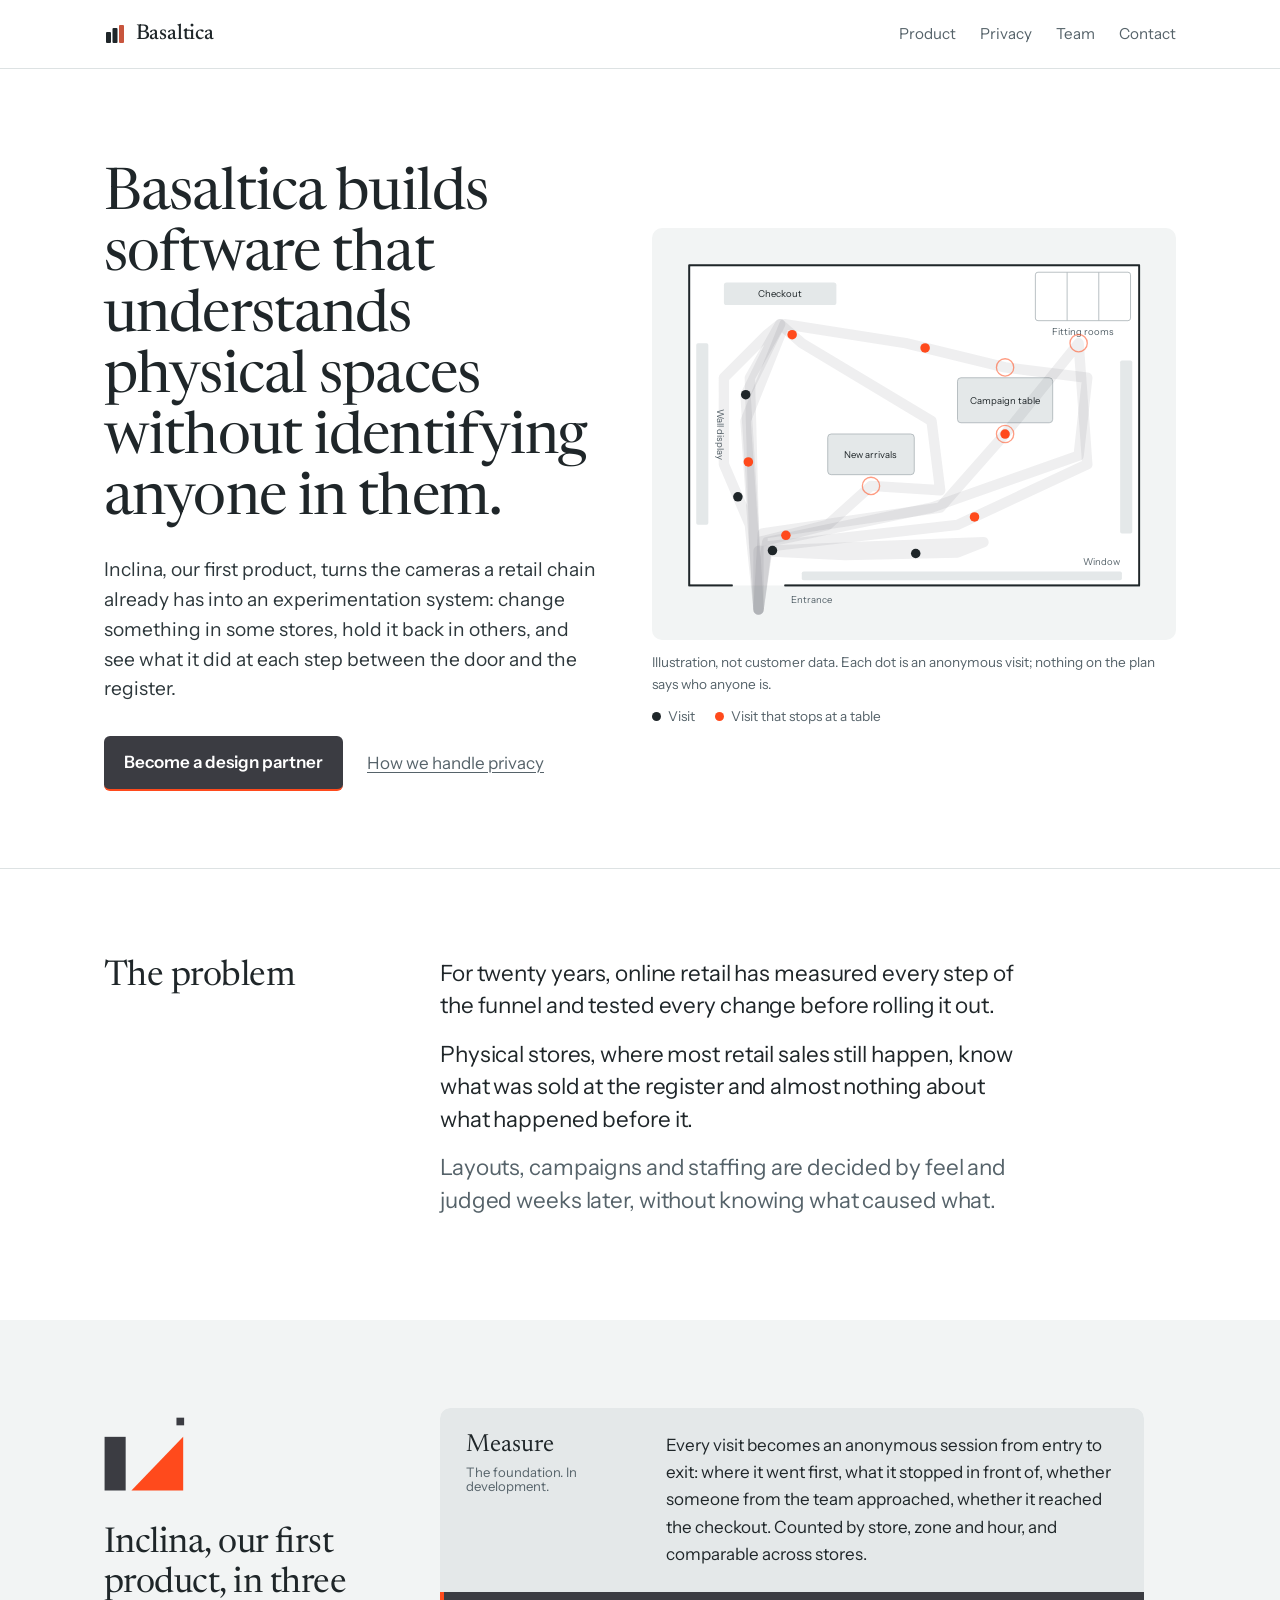
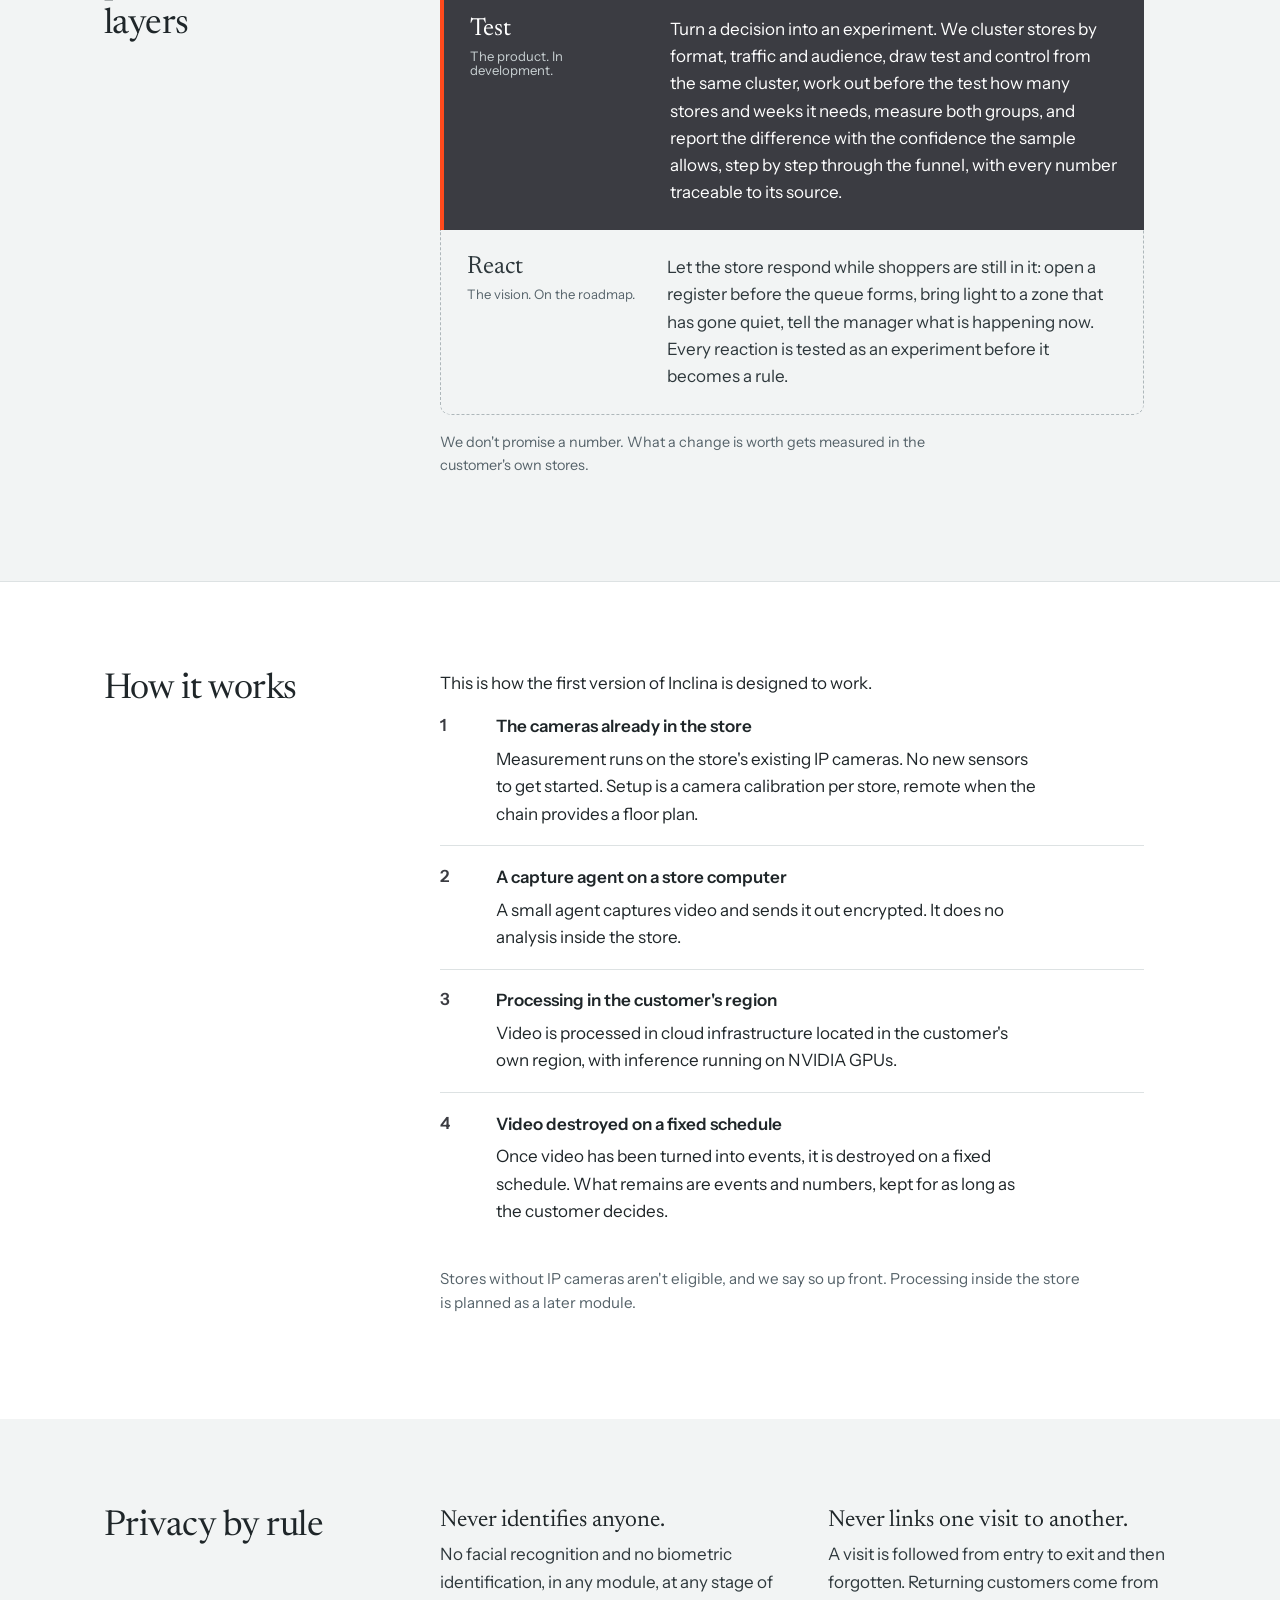
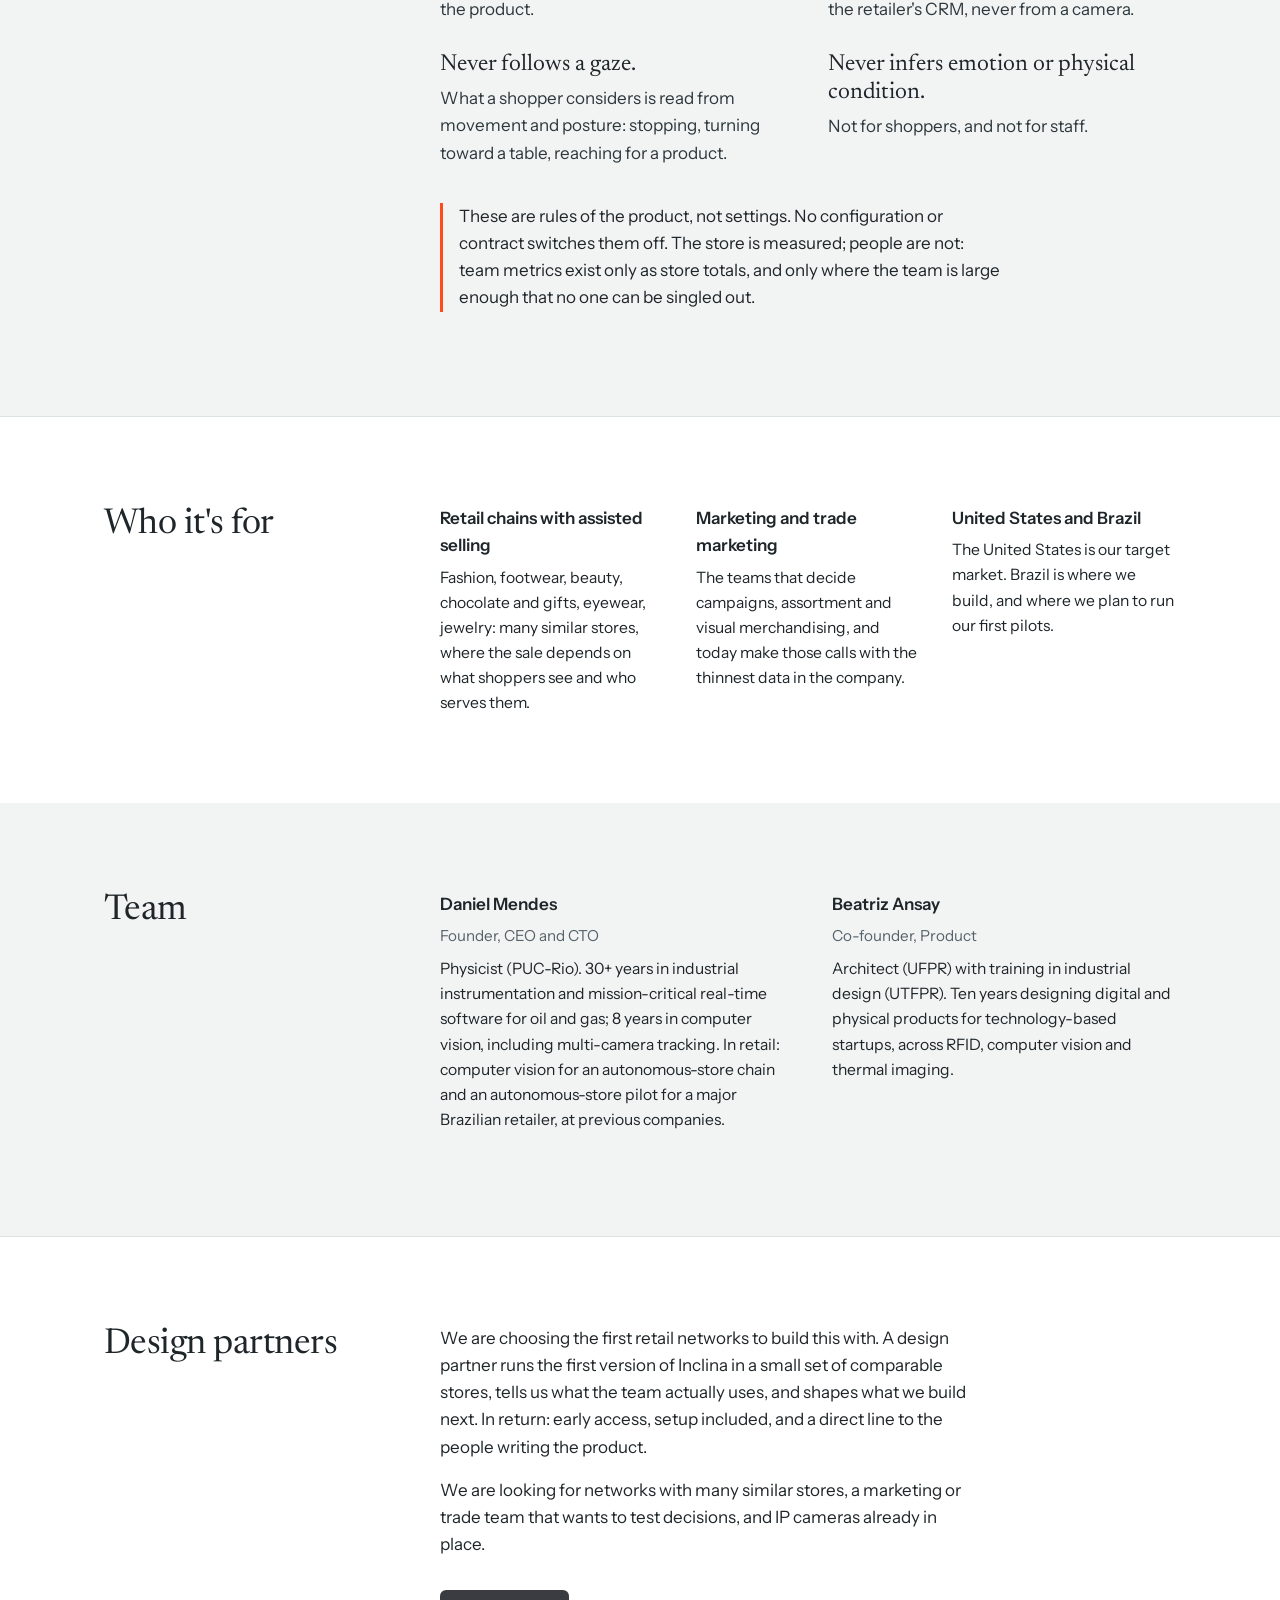
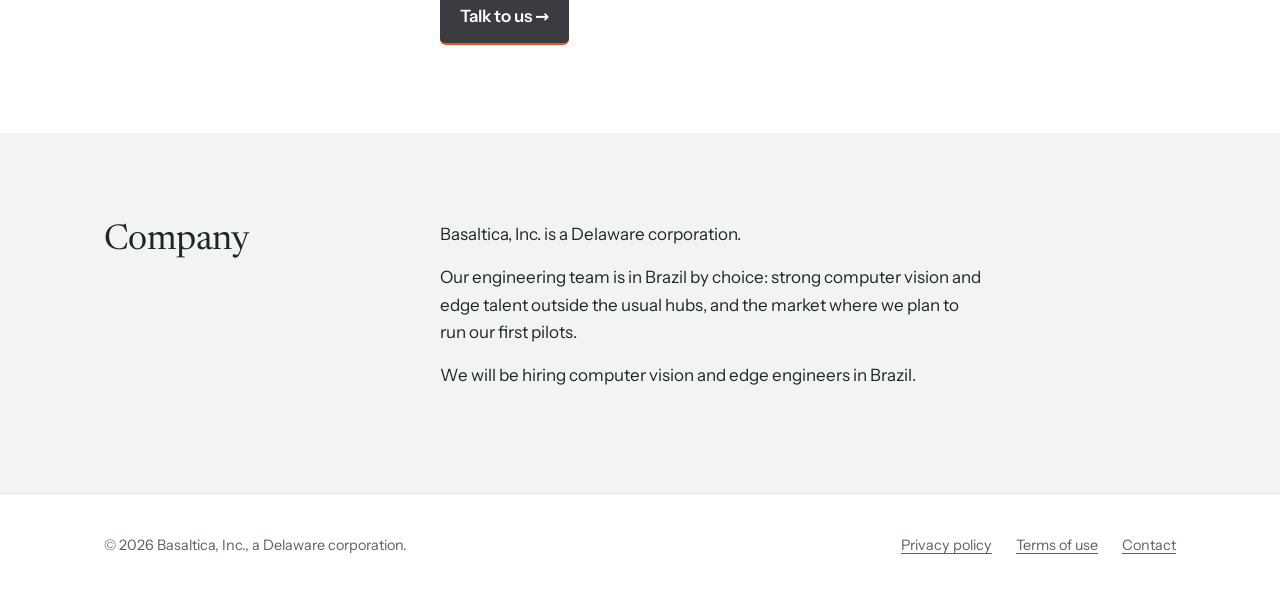
==== commit ec6585b8: "Revise title and enhance content descriptions Updated the title and various paragraphs for clarity a" ====
--- a/index.html
+++ b/index.html
@@ -3,7 +3,7 @@
 <head>
 <meta charset="utf-8">
 <meta name="viewport" content="width=device-width, initial-scale=1">
-<title>Basaltica — software that understands physical spaces without identifying anyone</title>
+<title>Basaltica — software that understands physical spaces</title>
 <meta name="description" content="Basaltica builds computer vision for the physical world. Inclina, our first product, lets retail networks measure the in-store funnel on the cameras they already have, and test decisions with the discipline of e-commerce. No facial recognition, no identification.">
 <link rel="canonical" href="https://basaltica.ai/">
 <meta property="og:type" content="website">
@@ -112,7 +112,7 @@
         </div>
         <div class="stratum test">
           <div class="name">Test<span class="phase">The product. In development.</span></div>
-          <p>Turn a decision into an experiment. We pair comparable stores, work out before the test how many stores and weeks it needs, measure both groups, and report the difference with the confidence the sample allows, step by step through the funnel, with every number traceable to its source.</p>
+          <p>Turn a decision into an experiment. We cluster stores by format, traffic and audience, draw test and control from the same cluster, work out before the test how many stores and weeks it needs, measure both groups, and report the difference with the confidence the sample allows, step by step through the funnel, with every number traceable to its source.</p>
         </div>
         <div class="stratum react">
           <div class="name">React<span class="phase">The vision. On the roadmap.</span></div>
@@ -130,7 +130,7 @@
     <div>
       <p>This is how the first version of Inclina is designed to work.</p>
       <ol class="steps">
-        <li><div><h3>The cameras already in the store</h3><p>Measurement runs on the store's existing IP cameras. No new sensors and no installation project to get started.</p></div></li>
+        <li><div><h3>The cameras already in the store</h3><p>Measurement runs on the store's existing IP cameras. No new sensors to get started. Setup is a camera calibration per store, remote when the chain provides a floor plan.</p></div></li>
         <li><div><h3>A capture agent on a store computer</h3><p>A small agent captures video and sends it out encrypted. It does no analysis inside the store.</p></div></li>
         <li><div><h3>Processing in the customer's region</h3><p>Video is processed in cloud infrastructure located in the customer's own region, with inference running on NVIDIA GPUs.</p></div></li>
         <li><div><h3>Video destroyed on a fixed schedule</h3><p>Once video has been turned into events, it is destroyed on a fixed schedule. What remains are events and numbers, kept for as long as the customer decides.</p></div></li>
@@ -175,7 +175,7 @@
       <div class="person">
         <h3>Daniel Mendes</h3>
         <p class="role">Founder, CEO and CTO</p>
-        <p>Physicist (PUC-Rio). Thirty years building high-performance, real-time computer vision and edge systems, from energy research to industrial safety.</p>
+        <p>Physicist (PUC-Rio). 30+ years in industrial instrumentation and mission-critical real-time software for oil and gas; 8 years in computer vision, including multi-camera tracking. In retail: computer vision for an autonomous-store chain and an autonomous-store pilot for a major Brazilian retailer, at previous companies.</p>
       </div>
       <div class="person">
         <h3>Beatriz Ansay</h3>
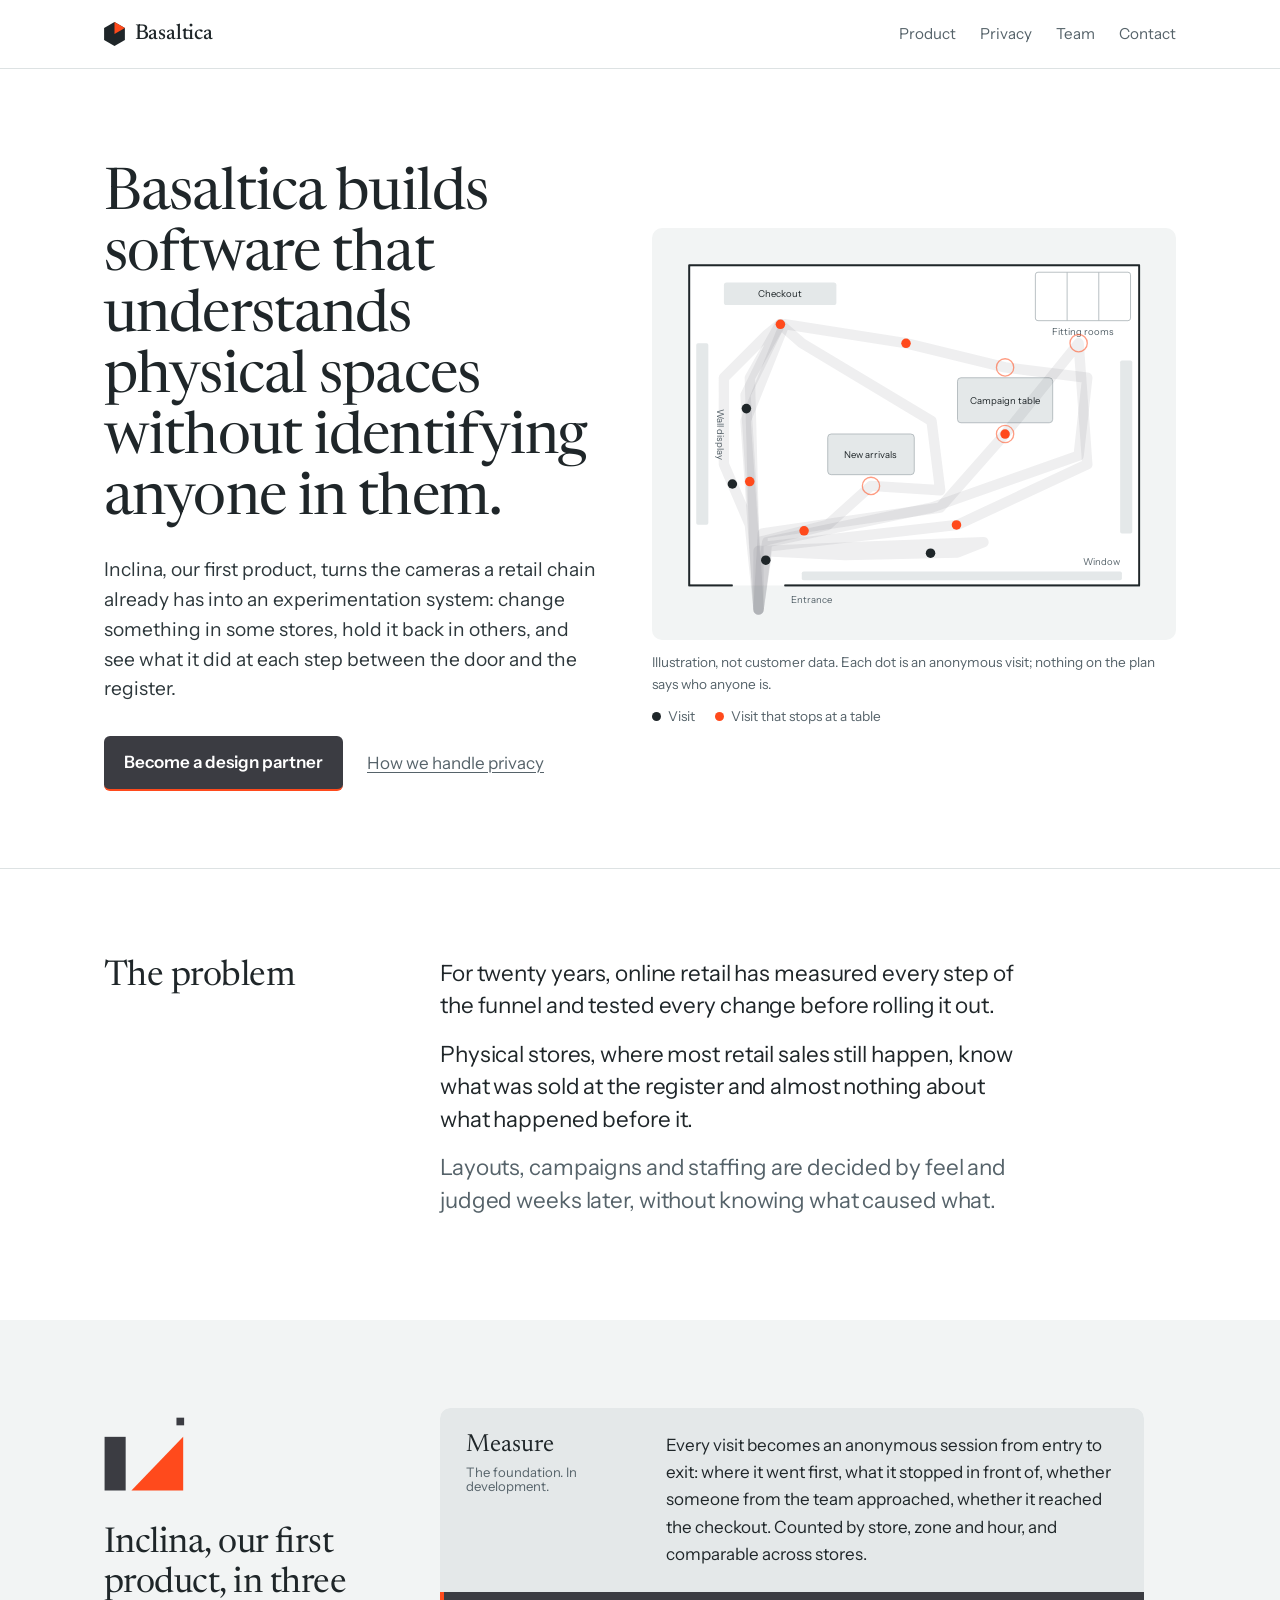
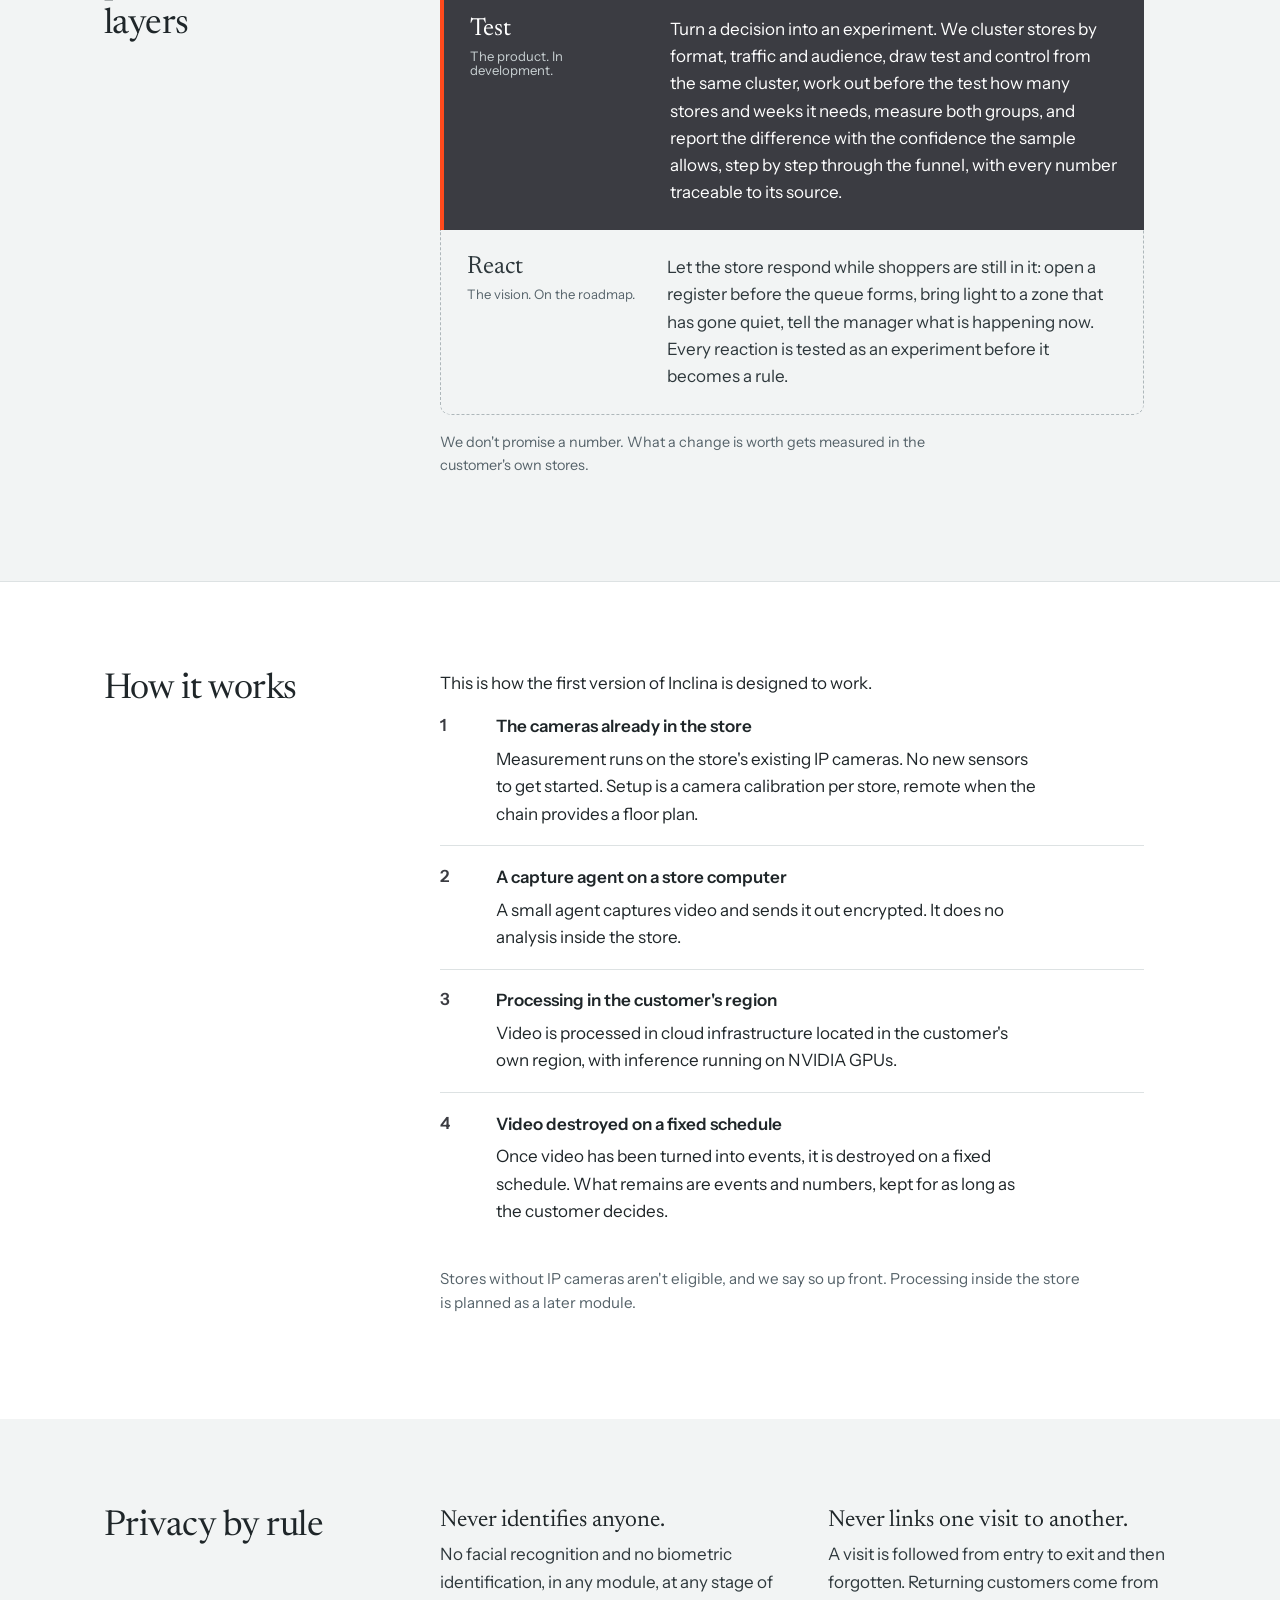
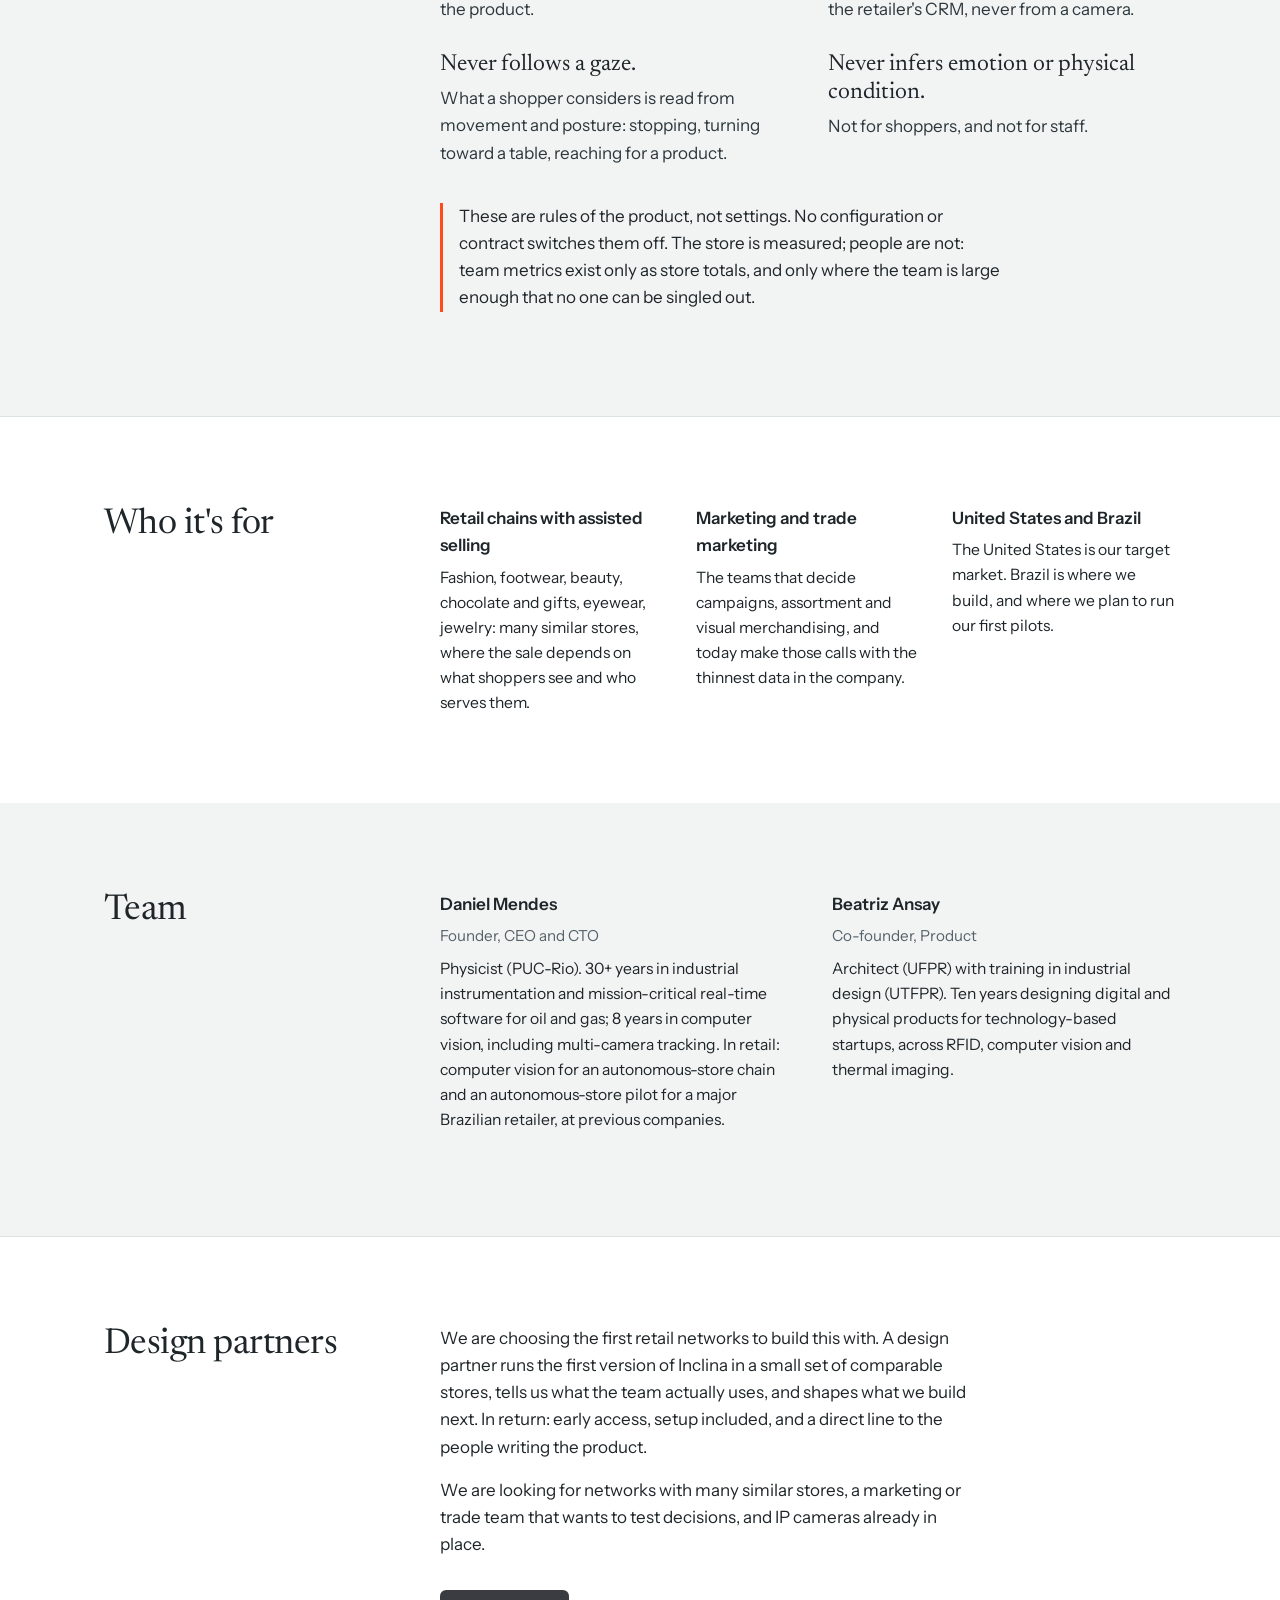
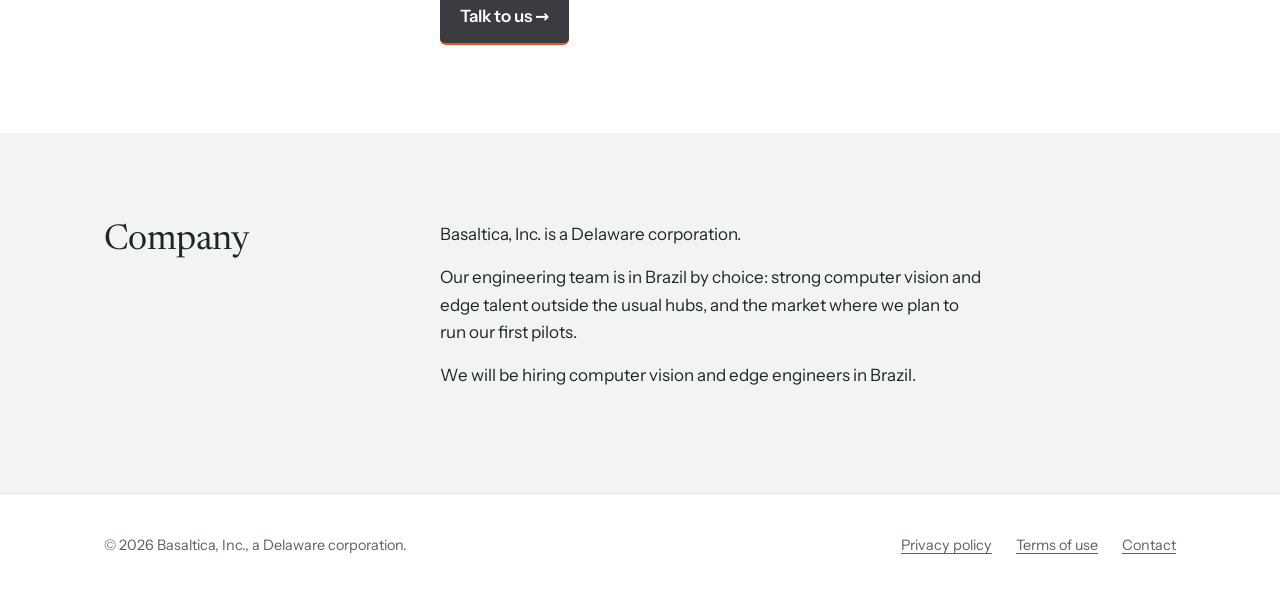
==== commit 21c40c80: "Basaltica hexagon mark: header, favicons, og-image - Replace bar logo with hexagon (basalt column se" ====
--- a/index.html
+++ b/index.html
@@ -3,7 +3,7 @@
 <head>
 <meta charset="utf-8">
 <meta name="viewport" content="width=device-width, initial-scale=1">
-<title>Basaltica — software that understands physical spaces</title>
+<title>Basaltica — software that understands physical spaces without identifying anyone</title>
 <meta name="description" content="Basaltica builds computer vision for the physical world. Inclina, our first product, lets retail networks measure the in-store funnel on the cameras they already have, and test decisions with the discipline of e-commerce. No facial recognition, no identification.">
 <link rel="canonical" href="https://basaltica.ai/">
 <meta property="og:type" content="website">
@@ -30,7 +30,7 @@
 <a class="skip" href="#main">Skip to content</a>
 <header class="site-header">
   <div class="wrap">
-    <a class="brand" href="index.html" aria-label="Basaltica home"><svg viewBox="0 0 22 22" aria-hidden="true" focusable="false"><rect x="2" y="9" width="5" height="11" rx="1" fill="#1F2629"/><rect x="8.5" y="5" width="5" height="15" rx="1" fill="#1F2629"/><rect x="15" y="2" width="5" height="18" rx="1" fill="#C8553D"/></svg><span>Basaltica</span></a>
+    <a class="brand" href="index.html" aria-label="Basaltica home"><svg viewBox="0 0 78 90" aria-hidden="true" focusable="false"><polygon points="38.97,0 77.94,22.5 77.94,67.5 38.97,90 0,67.5 0,22.5" fill="#1F2629"/><polygon points="38.97,45 38.97,0 77.94,22.5" fill="#FF4A1C"/></svg><span>Basaltica</span></a>
     <nav class="nav" aria-label="Main"><a href="index.html#product">Product</a><a href="index.html#privacy">Privacy</a><a href="index.html#team">Team</a><a href="mailto:hello@basaltica.ai">Contact</a></nav>
   </div>
 </header>
--- a/assets/site.css
+++ b/assets/site.css
@@ -71,7 +71,7 @@
   gap: 1.5rem; min-height: 4.25rem; flex-wrap: wrap;
 }
 .brand { display: inline-flex; align-items: center; gap: .6rem; text-decoration: none; }
-.brand svg { width: 22px; height: 22px; }
+.brand svg { width: 21px; height: 24px; }
 .brand span { font-family: var(--serif); font-size: 1.35rem; font-weight: 500; letter-spacing: -0.01em; }
 .nav { display: flex; gap: 1.5rem; flex-wrap: wrap; font-size: .95rem; }
 .nav a { text-decoration: none; color: var(--slate); }
